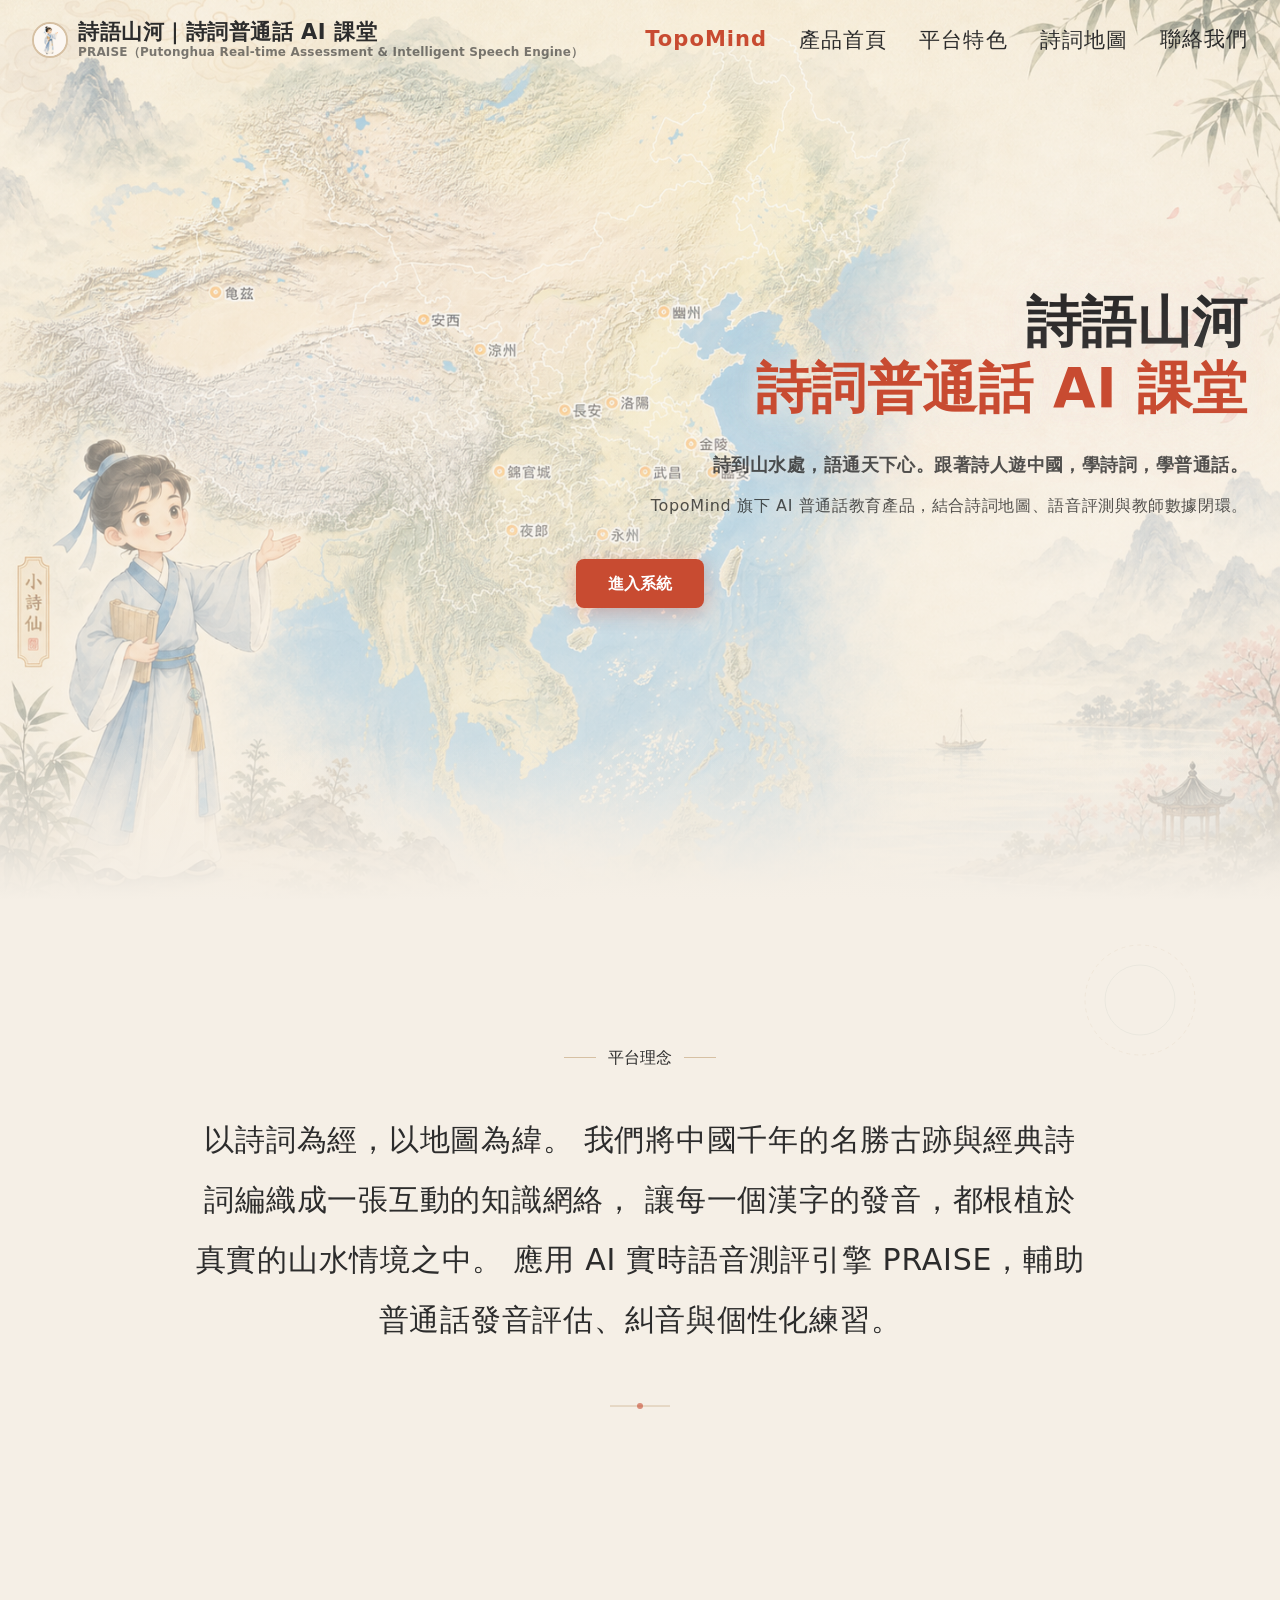
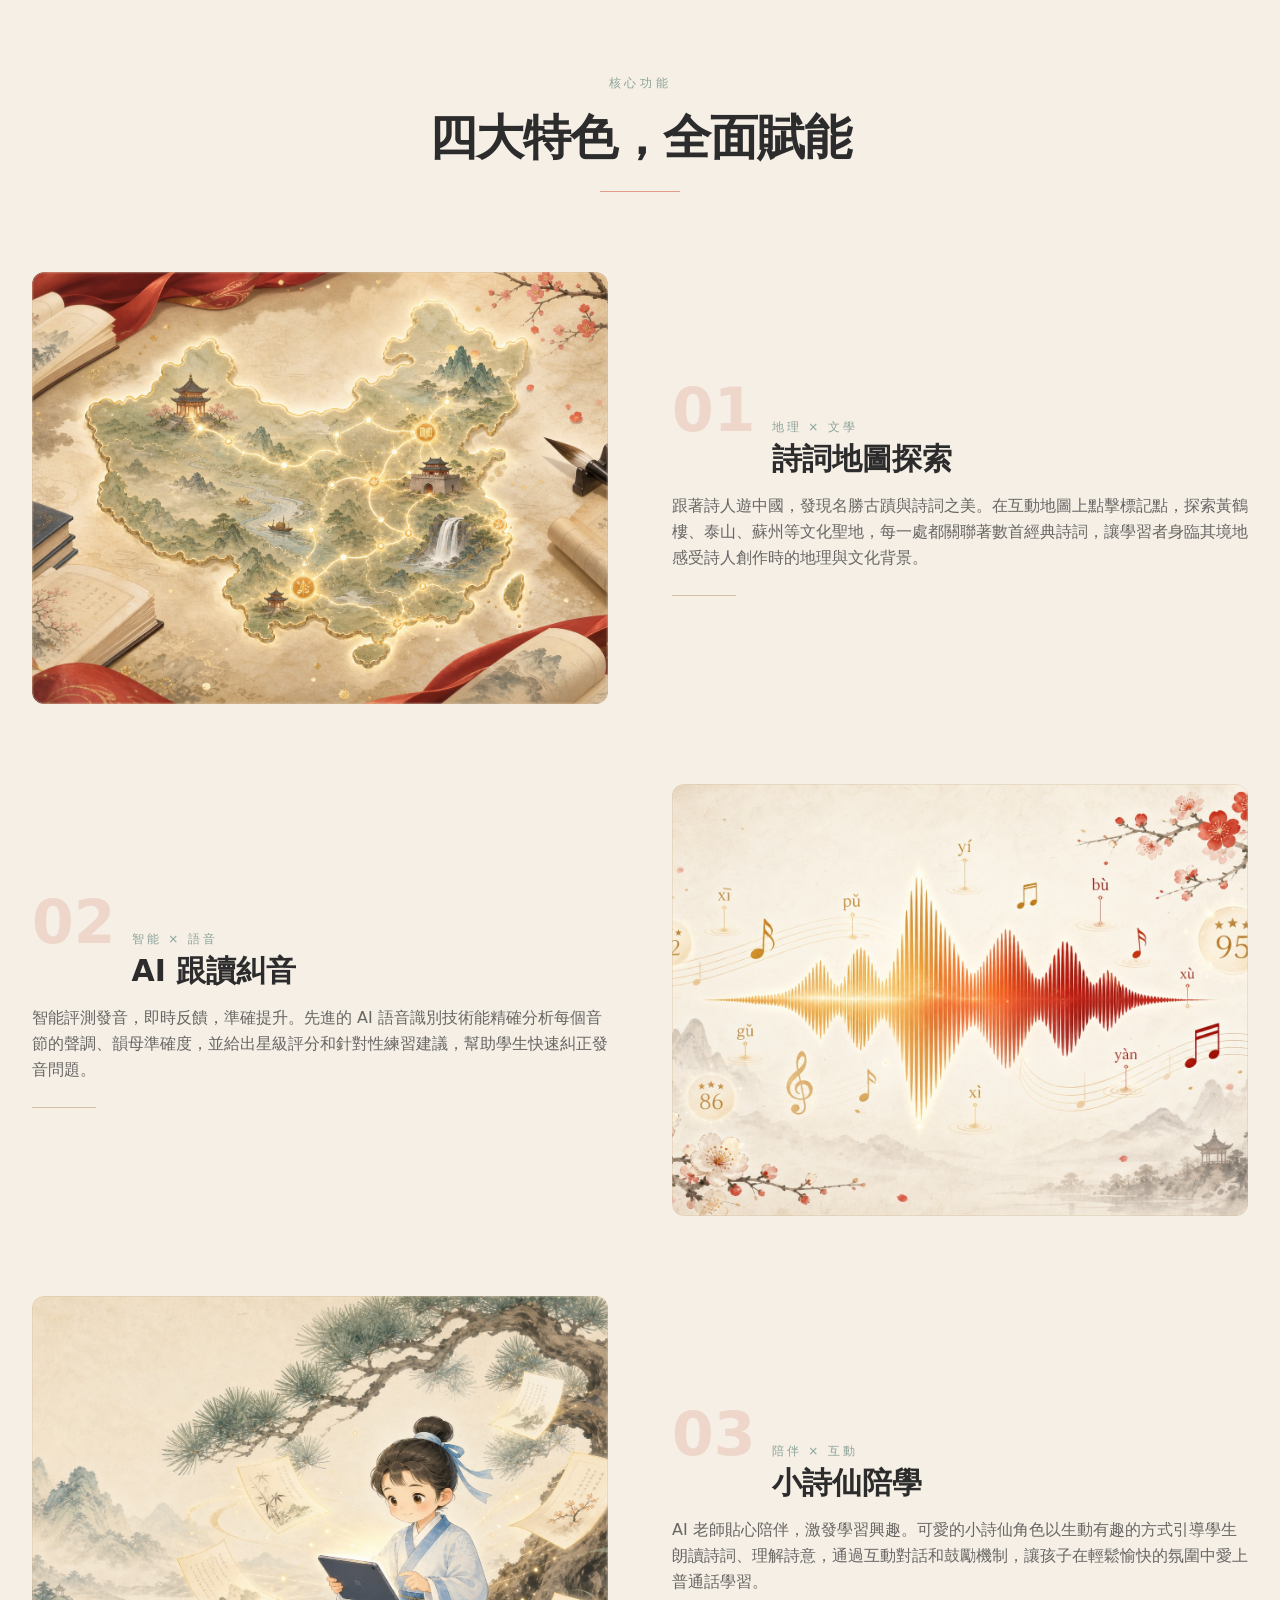
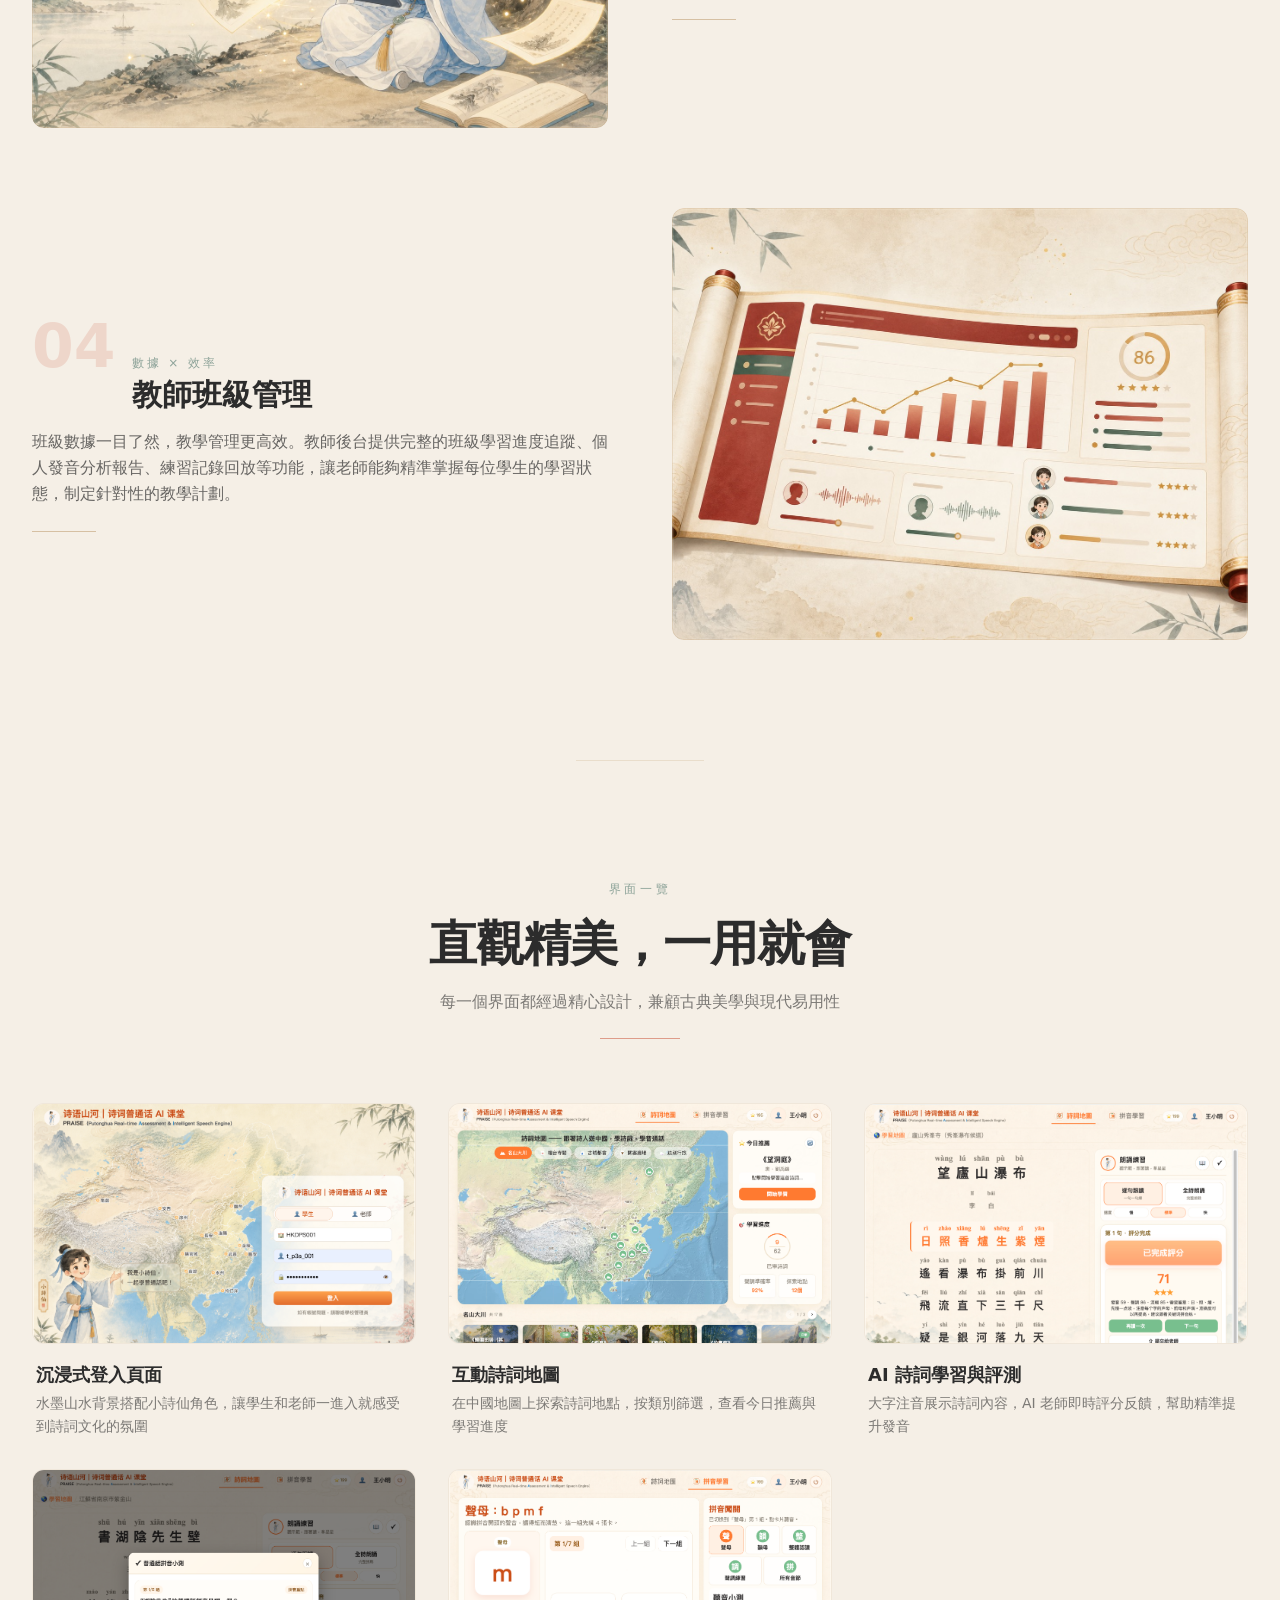
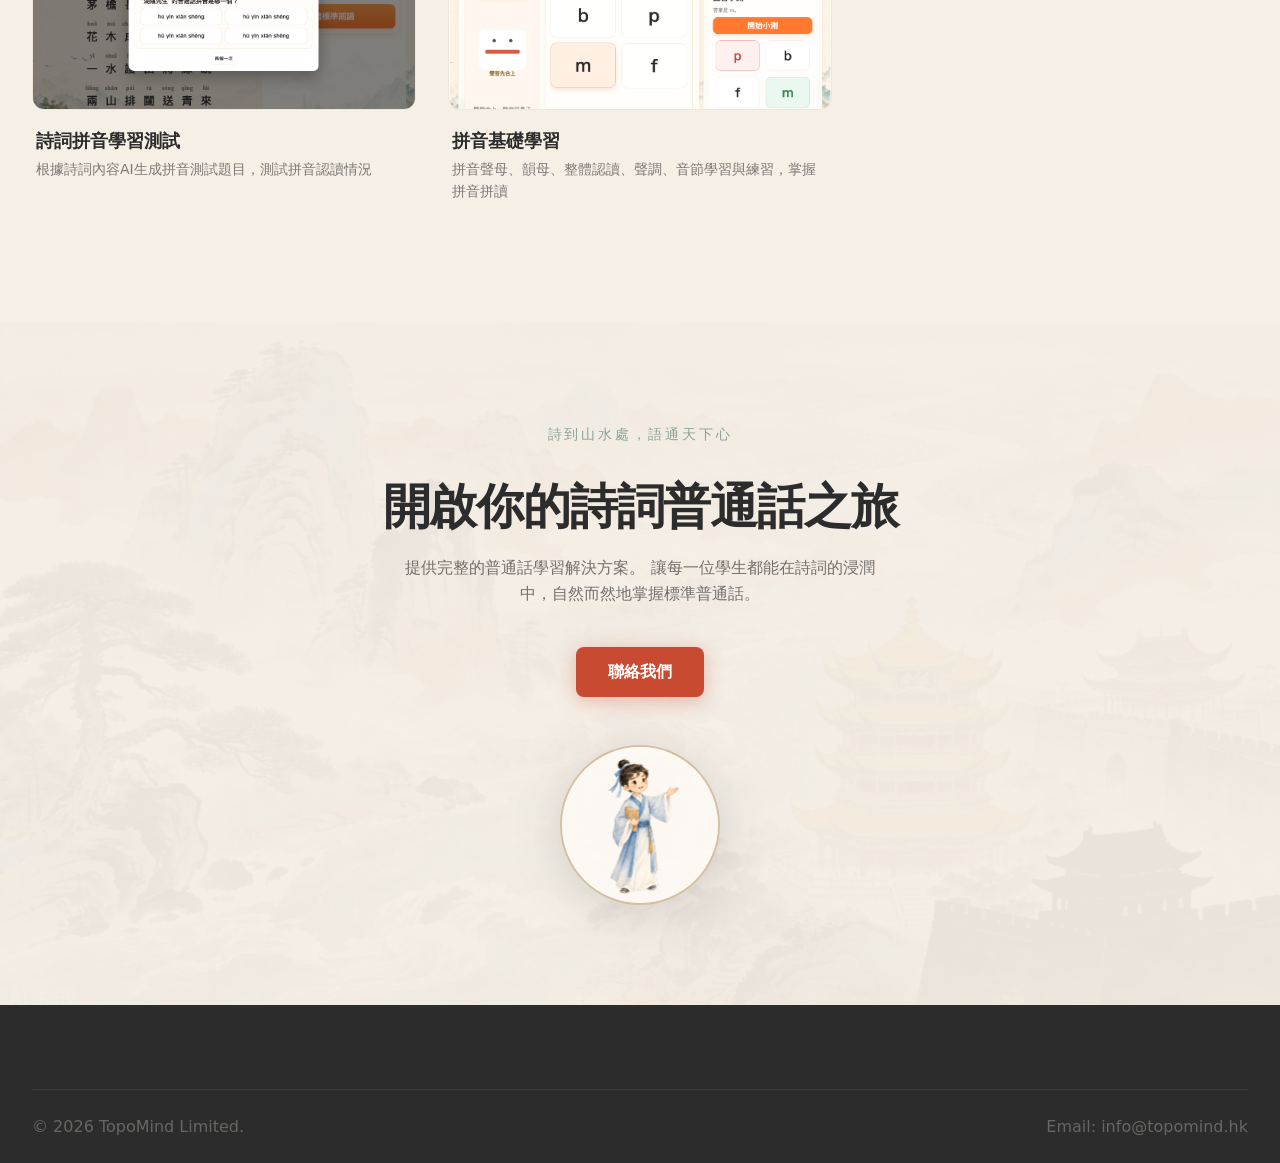
==== poemai.html @ 19055842 "topomind home page update" ====
<!doctype html>
<html lang="zh-Hant">
<head>
  <meta charset="UTF-8" />
  <meta name="viewport" content="width=device-width, initial-scale=1.0" />
  <title>詩語山河｜TopoMind 詩詞普通話 AI 課堂</title>
  <meta name="description" content="詩語山河是 TopoMind 的 AI 普通話教育產品，結合詩詞地圖、PRAISE 語音評測引擎、AI 陪學與教師數據後台。" />
  <link rel="preconnect" href="https://fonts.googleapis.com" />
  <link rel="preconnect" href="https://fonts.gstatic.com" crossorigin />
  <link href="https://fonts.googleapis.com/css2?family=Noto+Serif+TC:wght@400;600;700;900&display=swap" rel="stylesheet" />
  <link rel="stylesheet" href="assets/css/poemai.css" />
</head>
<body>
  <!-- ===== Header ===== -->
  <header class="header">
    <div class="container">
      <div class="header-inner">
        <button class="logo-link" data-scroll-to="hero">
          <img src="assets/images/aiavatar.png" alt="小詩仙" class="logo-img" />
          <span class="logo-text">
            <span class="logo-title">詩語山河｜詩詞普通話 AI 課堂</span>
            <span class="logo-subtitle">PRAISE（Putonghua Real-time Assessment &amp; Intelligent Speech Engine）</span>
          </span>
        </button>

        <nav class="nav-desktop">
          <a class="nav-link nav-link-home" href="index.html">TopoMind</a>
          <button class="nav-link" data-scroll-to="hero">產品首頁</button>
          <button class="nav-link" data-scroll-to="features">平台特色</button>
          <button class="nav-link" data-scroll-to="showcase">詩詞地圖</button>
          <a class="nav-link" href="mailto:info@topomind.hk?subject=PoemAI%20Product%20Inquiry">聯絡我們</a>

        </nav>
      </div>
    </div>
  </header>

  <main>
    <!-- ===== Hero ===== -->
    <section id="hero" class="hero">
      <div class="hero-bg">
        <img src="assets/images/login.png" alt="" loading="eager" />
      </div>

      <div class="hero-content">
        <div class="container">
          <div class="max-w-2xl hero-right">
            <h1 class="hero-title hero-product-title">
              詩語山河<br />
              <span>詩詞普通話 AI 課堂</span>
            </h1>
            <p class="hero-subtitle hero-product-subtitle">
              詩到山水處，語通天下心。跟著詩人遊中國，學詩詞，學普通話。
            </p>
            <p class="hero-tagline">
              TopoMind 旗下 AI 普通話教育產品，結合詩詞地圖、語音評測與教師數據閉環。
            </p>
            <div class="hero-cta">
              <a class="btn-primary btn-primary-lg" href="https://praise.topomind.hk/login.html">進入系統</a>
            </div>
          </div>
        </div>
      </div>

      <div class="hero-fade"></div>
    </section>

    <!-- ===== Concept ===== -->
    <section class="concept" style="background-color: var(--color-paper);">
      <div class="concept-decor">
        <svg width="120" height="120" viewBox="0 0 120 120" fill="none">
          <circle cx="60" cy="60" r="55" stroke="var(--color-bamboo)" stroke-width="1" stroke-dasharray="4 4" />
          <circle cx="60" cy="60" r="35" stroke="var(--color-teal)" stroke-width="0.5" />
        </svg>
      </div>

      <div class="container">
        <div class="max-w-4xl mx-auto text-center">
          <div class="concept-label scroll-reveal">
            <span class="concept-label-line"></span>
            <span>平台理念</span>
            <span class="concept-label-line"></span>
          </div>

          <p class="concept-text scroll-reveal">
            以詩詞為經，以地圖為緯。<br class="hidden sm:block" />
            我們將中國千年的名勝古跡與經典詩詞編織成一張互動的知識網絡，<br class="hidden lg:block" />
            讓每一個漢字的發音，都根植於真實的山水情境之中。<br class="hidden lg:block" />
            應用 AI 實時語音測評引擎 PRAISE，輔助普通話發音評估、糾音與個性化練習。
          </p>

          <div class="scroll-reveal mt-12 flex justify-center">
            <svg width="60" height="16" viewBox="0 0 60 16">
              <path d="M0 8 L60 8" stroke="var(--color-bamboo)" stroke-width="1" fill="none" />
              <circle cx="30" cy="8" r="3" fill="var(--color-vermilion)" opacity="0.6" />
            </svg>
          </div>
        </div>
      </div>
    </section>

    <!-- ===== Features ===== -->
    <section id="features" class="features" style="background-color: var(--color-paper);">
      <div class="features-bg"></div>

      <div class="container relative">
        <div class="text-center mb-20">
          <span class="section-label scroll-reveal">核心功能</span>
          <h2 class="section-title scroll-reveal">四大特色，全面賦能</h2>
          <div class="divider scroll-reveal">
            <div class="divider-line"></div>
          </div>
        </div>

        <div class="flex flex-col gap-20">
          <!-- Feature 01 -->
          <div class="feature-card scroll-reveal" data-delay="0">
            <div class="feature-image-wrap">
              <div class="aspect-box">
                <img src="assets/images/map-illustration.jpg" alt="詩詞地圖探索" loading="lazy" />
              </div>
              <div class="feature-image-frame"></div>
            </div>
            <div>
              <div class="flex items-baseline gap-4 mb-4">
                <span class="feature-number">01</span>
                <div>
                  <span class="feature-tag">地理 × 文學</span>
                  <h3 class="feature-title">詩詞地圖探索</h3>
                </div>
              </div>
              <p class="feature-desc">
                跟著詩人遊中國，發現名勝古蹟與詩詞之美。在互動地圖上點擊標記點，探索黃鶴樓、泰山、蘇州等文化聖地，每一處都關聯著數首經典詩詞，讓學習者身臨其境地感受詩人創作時的地理與文化背景。
              </p>
              <div class="feature-line"></div>
            </div>
          </div>

          <!-- Feature 02 -->
          <div class="feature-card reverse scroll-reveal" data-delay="100">
            <div class="feature-image-wrap">
              <div class="aspect-box">
                <img src="assets/images/feature-ai.jpg" alt="AI 跟讀糾音" loading="lazy" />
              </div>
              <div class="feature-image-frame"></div>
            </div>
            <div>
              <div class="flex items-baseline gap-4 mb-4">
                <span class="feature-number">02</span>
                <div>
                  <span class="feature-tag">智能 × 語音</span>
                  <h3 class="feature-title">AI 跟讀糾音</h3>
                </div>
              </div>
              <p class="feature-desc">
                智能評測發音，即時反饋，準確提升。先進的 AI 語音識別技術能精確分析每個音節的聲調、韻母準確度，並給出星級評分和針對性練習建議，幫助學生快速糾正發音問題。
              </p>
              <div class="feature-line"></div>
            </div>
          </div>

          <!-- Feature 03 -->
          <div class="feature-card scroll-reveal" data-delay="200">
            <div class="feature-image-wrap">
              <div class="aspect-box">
                <img src="assets/images/feature-companion.jpg" alt="小詩仙陪學" loading="lazy" />
              </div>
              <div class="feature-image-frame"></div>
            </div>
            <div>
              <div class="flex items-baseline gap-4 mb-4">
                <span class="feature-number">03</span>
                <div>
                  <span class="feature-tag">陪伴 × 互動</span>
                  <h3 class="feature-title">小詩仙陪學</h3>
                </div>
              </div>
              <p class="feature-desc">
                AI 老師貼心陪伴，激發學習興趣。可愛的小詩仙角色以生動有趣的方式引導學生朗讀詩詞、理解詩意，通過互動對話和鼓勵機制，讓孩子在輕鬆愉快的氛圍中愛上普通話學習。
              </p>
              <div class="feature-line"></div>
            </div>
          </div>

          <!-- Feature 04 -->
          <div class="feature-card reverse scroll-reveal" data-delay="300">
            <div class="feature-image-wrap">
              <div class="aspect-box">
                <img src="assets/images/feature-teacher.jpg" alt="教師班級管理" loading="lazy" />
              </div>
              <div class="feature-image-frame"></div>
            </div>
            <div>
              <div class="flex items-baseline gap-4 mb-4">
                <span class="feature-number">04</span>
                <div>
                  <span class="feature-tag">數據 × 效率</span>
                  <h3 class="feature-title">教師班級管理</h3>
                </div>
              </div>
              <p class="feature-desc">
                班級數據一目了然，教學管理更高效。教師後台提供完整的班級學習進度追蹤、個人發音分析報告、練習記錄回放等功能，讓老師能夠精準掌握每位學生的學習狀態，制定針對性的教學計劃。
              </p>
              <div class="feature-line"></div>
            </div>
          </div>
        </div>
      </div>
    </section>

    <!-- ===== Showcase ===== -->
    <section id="showcase" class="showcase" style="background-color: var(--color-paper);">
      <div class="showcase-top-border"></div>

      <div class="container">
        <div class="text-center mb-16">
          <span class="section-label scroll-reveal">界面一覽</span>
          <h2 class="section-title scroll-reveal">直觀精美，一用就會</h2>
          <p class="section-subtitle scroll-reveal">
            每一個界面都經過精心設計，兼顧古典美學與現代易用性
          </p>
          <div class="divider scroll-reveal">
            <div class="divider-line"></div>
          </div>
        </div>

        <div class="showcase-grid">
          

          <div class="showcase-item" data-delay="120">
            <div class="showcase-card">
              <div class="aspect-box">
                <img src="assets/images/p1.login.png" alt="沉浸式登入頁面" loading="lazy" />
              </div>
              <div class="showcase-card-overlay"></div>
            </div>
            <h3 class="showcase-item-title">沉浸式登入頁面</h3>
            <p class="showcase-item-desc">水墨山水背景搭配小詩仙角色，讓學生和老師一進入就感受到詩詞文化的氛圍</p>
          </div>

          <div class="showcase-item" data-delay="240">
            <div class="showcase-card">
              <div class="aspect-box">
                <img src="assets/images/p1.stu.png" alt="互動詩詞地圖" loading="lazy" />
              </div>
              <div class="showcase-card-overlay"></div>
            </div>
            <h3 class="showcase-item-title">互動詩詞地圖</h3>
            <p class="showcase-item-desc">在中國地圖上探索詩詞地點，按類別篩選，查看今日推薦與學習進度</p>
          </div>

          <div class="showcase-item" data-delay="360">
            <div class="showcase-card">
              <div class="aspect-box">
                <img src="assets/images/p1.learn.png" alt="AI 詩詞學習與評測" loading="lazy" />
              </div>
              <div class="showcase-card-overlay"></div>
            </div>
            <h3 class="showcase-item-title">AI 詩詞學習與評測</h3>
            <p class="showcase-item-desc">大字注音展示詩詞內容，AI 老師即時評分反饋，幫助精準提升發音</p>
          </div>

          <div class="showcase-item" data-delay="240">
            <div class="showcase-card">
              <div class="aspect-box">
                <img src="assets/images/p1.quiz.png" alt="詩詞拼音測試" loading="lazy" />
              </div>
              <div class="showcase-card-overlay"></div>
            </div>
            <h3 class="showcase-item-title">詩詞拼音學習測試</h3>
            <p class="showcase-item-desc">根據詩詞內容AI生成拼音測試題目，測試拼音認讀情況</p>
          </div>

          <div class="showcase-item" data-delay="240">
            <div class="showcase-card">
              <div class="aspect-box">
                <img src="assets/images/p1.py.png" alt="拼音学习" loading="lazy" />
              </div>
              <div class="showcase-card-overlay"></div>
            </div>
            <h3 class="showcase-item-title">拼音基礎學習</h3>
            <p class="showcase-item-desc">拼音聲母、韻母、整體認讀、聲調、音節學習與練習，掌握拼音拼讀</p>
          </div>

          <div class="showcase-item" data-delay="480">
            <div class="showcase-card">
              <div class="aspect-box">
                <img src="assets/images/p1.teacer.png" alt="教師班級管理後台" loading="lazy" />
              </div>
              <div class="showcase-card-overlay"></div>
            </div>
            <h3 class="showcase-item-title">教師班級管理後台</h3>
            <p class="showcase-item-desc">查看班級活躍度、學生列表、個人練習記錄與發音評分詳情</p>
          </div>
        </div>
      </div>
    </section>

    <!-- ===== CTA ===== -->
    <section class="cta" style="background-color: var(--color-paper);">
      <div class="cta-bg"></div>

      <div class="container relative">
        <div class="max-w-3xl mx-auto text-center">
          <div class="scroll-reveal">
            <p class="cta-poem">詩到山水處，語通天下心</p>
          </div>

          <h2 class="scroll-reveal section-title">開啟你的詩詞普通話之旅</h2>

          <p class="scroll-reveal mt-5" style="color: rgba(44, 44, 44, 0.65); line-height: 1.625; max-width: 30rem; margin-left: auto; margin-right: auto;">
            提供完整的普通話學習解決方案。
            讓每一位學生都能在詩詞的浸潤中，自然而然地掌握標準普通話。
          </p>

          <div class="scroll-reveal cta-buttons">
            <a class="btn-primary btn-primary-lg" href="mailto:info@topomind.hk?subject=PoemAI%20Product%20Inquiry">聯絡我們</a>
          </div>

          <div class="scroll-reveal cta-xiaoshixian">
            <img src="assets/images/aiavatar.png" alt="小詩仙" class="logo-img" style="width: 10rem;height: 10rem;" />
          </div>
        </div>
      </div>
    </section>
  </main>

  <!-- ===== Footer ===== -->
  <footer id="footer" class="footer">
    <div class="container">
      <div class="footer-bottom">
        <p class="footer-copyright">&copy; 2026 TopoMind Limited.</p>
        <p class="footer-copyright">Email:  info@topomind.hk</p>
      </div>
    </div>
  </footer>

  <script src="assets/js/poemai.js"></script>
</body>
</html>
---- assets/css/poemai.css ----
/* ===== CSS Variables ===== */
:root {
  --color-paper: #F5EFE6;
  --color-ink: #2C2C2C;
  --color-vermilion: #C84B31;
  --color-teal: #8DA399;
  --color-bamboo: #D6C0A3;
}

/* ===== Reset & Base ===== */
*, *::before, *::after {
  box-sizing: border-box;
  margin: 0;
  padding: 0;
}

html {
  scroll-behavior: smooth;
}

body {
  background-color: var(--color-paper);
  color: var(--color-ink);
  font-family: system-ui, -apple-system, "PingFang TC", "Microsoft JhengHei", sans-serif;
  overflow-x: hidden;
  -webkit-font-smoothing: antialiased;
  -moz-osx-font-smoothing: grayscale;
  line-height: 1.6;
}

h1, h2, h3, h4, h5, h6 {
 
  word-break: keep-all;
  line-height: 1.2;
}

img {
  max-width: 100%;
  height: auto;
  display: block;
}

button {
  font-family: inherit;
  cursor: pointer;
  border: none;
  background: none;
}

a {
  text-decoration: none;
  color: inherit;
}

/* ===== Utility Classes ===== */
.container {
  max-width: 80rem;
  margin-left: auto;
  margin-right: auto;
  padding-left: 1.5rem;
  padding-right: 1.5rem;
}

@media (min-width: 1024px) {
  .container {
    padding-left: 2rem;
    padding-right: 2rem;
  }
}

.font-serif-tc {
 
}

.text-vermilion { color: var(--color-vermilion); }
.bg-vermilion { background-color: var(--color-vermilion); }
.bg-paper { background-color: var(--color-paper); }
.bg-ink { background-color: var(--color-ink); }
.text-teal { color: var(--color-teal); }
.border-bamboo { border-color: var(--color-bamboo); }

/* ===== Scroll Reveal ===== */
.scroll-reveal {
  opacity: 0;
  transform: translateY(30px);
  transition: opacity 0.8s ease-out, transform 0.8s ease-out;
}

.scroll-reveal.revealed {
  opacity: 1;
  transform: translateY(0);
}

/* ===== Header ===== */
.header {
  position: fixed;
  top: 0;
  left: 0;
  right: 0;
  z-index: 50;
  transition: all 0.5s ease;
  background-color: transparent;
  border-bottom: 1px solid transparent;
}

.header.scrolled {
  background-color: rgba(245, 239, 230, 0.85);
  backdrop-filter: blur(16px) saturate(140%);
  -webkit-backdrop-filter: blur(16px) saturate(140%);
  border-bottom: 1px solid rgba(214, 192, 163, 0.3);
}

.header-inner {
  display: flex;
  align-items: center;
  justify-content: space-between;
  height: 4rem;
}

@media (min-width: 1024px) {
  .header-inner {
    height: 5rem;
  }
}

.logo-link {
  display: flex;
  align-items: center;
  gap: 0.625rem;
  min-width: 0;
}

.logo-img {
  width: 2.25rem;
  height: 2.25rem;
  border-radius: 9999px;
  object-fit: cover;
  border: 2px solid var(--color-bamboo);
}

.logo-text {
  display: flex;
  flex-direction: column;
  align-items: flex-start;
  gap: 0.125rem;
  line-height: 1.15;
  min-width: 0;
}

.logo-title {
  font-size: 1.3125rem;
  font-weight: 700;
  letter-spacing: 0.025em;
  color: var(--color-ink);
  white-space: nowrap;
}

.logo-subtitle {
  max-width: 26rem;
  color: rgba(44, 44, 44, 0.62);
  font-size: 0.6875rem;
  font-weight: 600;
  letter-spacing: 0.015em;
  white-space: nowrap;
}

@media (min-width: 1024px) {
  .logo-title {
    font-size: 1.3125rem;
  }

  .logo-subtitle {
    font-size: 0.75rem;
  }
}

@media (max-width: 767px) {
  .logo-title {
    max-width: calc(100vw - 5.5rem);
    overflow: hidden;
    text-overflow: ellipsis;
    font-size: 1rem;
  }

  .logo-subtitle {
    max-width: 16rem;
    overflow: hidden;
    text-overflow: ellipsis;
  }
}

.nav-desktop {
  display: none;
}

@media (min-width: 768px) {
  .nav-desktop {
    display: flex;
    align-items: center;
    gap: 2rem;
  }
}

.nav-link {
  position: relative;
  font-size: 1.3125rem;
  font-weight: 500;
  letter-spacing: 0.05em;
  color: var(--color-ink);
  transition: color 0.3s ease;
  background: none;
  border: none;
  cursor: pointer;
  padding: 0;
}

.nav-link-home {
  color: var(--color-vermilion);
  font-weight: 700;
}

.nav-link:hover {
  color: var(--color-vermilion);
}

.btn-primary {
  display: inline-flex;
  align-items: center;
  justify-content: center;
  padding: 0.5rem 1.25rem;
  border-radius: 0.5rem;
  font-size: 0.875rem;
  font-weight: 600;
  color: white;
  background-color: var(--color-vermilion);
  box-shadow: 0 2px 12px rgba(200, 75, 49, 0.3);
  transition: all 0.3s ease;
  border: none;
  cursor: pointer;
}

.btn-primary:hover {
  transform: translateY(-2px);
  background-color: #B03D28;
}

.btn-primary-lg {
  padding: 0.75rem 2rem;
  font-size: 1rem;
  box-shadow: 0 4px 20px rgba(200, 75, 49, 0.35);
}

.btn-primary-lg:hover {
  box-shadow: 0 6px 28px rgba(200, 75, 49, 0.45);
}

.btn-secondary {
  display: inline-flex;
  align-items: center;
  justify-content: center;
  padding: 0.75rem 2rem;
  border-radius: 0.5rem;
  font-size: 1rem;
  font-weight: 600;
  color: var(--color-ink);
  border: 1.5px solid var(--color-ink);
  background-color: rgba(245, 239, 230, 0.4);
  backdrop-filter: blur(8px);
  transition: all 0.3s ease;
  cursor: pointer;
}

.btn-secondary:hover {
  transform: translateY(-2px);
  background-color: rgba(245, 239, 230, 0.7);
  border-color: var(--color-vermilion);
  color: var(--color-vermilion);
}

.btn-outline {
  display: inline-flex;
  align-items: center;
  justify-content: center;
  padding: 0.75rem 2.5rem;
  border-radius: 0.5rem;
  font-size: 1rem;
  font-weight: 600;
  color: var(--color-ink);
  border: 1.5px solid var(--color-bamboo);
  background-color: transparent;
  transition: all 0.3s ease;
  cursor: pointer;
}

.btn-outline:hover {
  transform: translateY(-2px);
  border-color: var(--color-vermilion);
  color: var(--color-vermilion);
}

/* ===== Hero Section ===== */
.hero {
  position: relative;
  width: 100%;
  height: 100vh;
  min-height: 600px;
  overflow: hidden;
  display: flex;
  align-items: center;
}

.hero-bg {
  position: absolute;
  top: 0;
  left: 0;
  width: 100%;
  height: 100%;
  z-index: 0;
}

.hero-bg img {
  width: 100%;
  height: 100%;
  object-fit: cover;
}

.hero-bg::after {
  content: '';
  position: absolute;
  inset: 0;
  background: linear-gradient(to bottom, rgba(245, 239, 230, 0.3), rgba(245, 239, 230, 0.6));
}

.hero-content {
  position: relative;
  z-index: 10;
  width: 100%;
}

.hero-title {
 
  font-weight: 900;
  line-height: 1.1;
  letter-spacing: -0.02em;
  font-size: clamp(2.8rem, 6.5vw, 5.5rem);
  color: var(--color-ink);
  text-shadow: 0 2px 20px rgba(245, 239, 230, 0.7), 0 0 60px rgba(245, 239, 230, 0.4);
  opacity: 0;
  transform: translateY(30px);
  transition: opacity 1s ease-out, transform 1s ease-out;
}

.hero-title.revealed {
  opacity: 1;
  transform: translateY(0);
}

.hero-title span {
  color: var(--color-vermilion);
}

.hero-product-title {
  letter-spacing: 0.01em;
  font-size: clamp(2.4rem, 4.3vw, 4rem);
  text-shadow: 0 2px 20px rgba(245, 239, 230, 0.82), 0 0 70px rgba(245, 239, 230, 0.52);
}

.hero-product-title span {
  display: inline-block;
  margin-top: 0.35rem;
  white-space: nowrap;
}

@media (max-width: 640px) {
  .hero-product-title {
    font-size: clamp(1.75rem, 7vw, 2.25rem);
  }
}

.hero-subtitle {
  margin-top: 1.5rem;
  font-size: 1rem;
  line-height: 1.625;
  letter-spacing: 0.025em;
  color: rgba(44, 44, 44, 0.75);
  text-shadow: 0 1px 10px rgba(245, 239, 230, 0.6);
  opacity: 0;
  transform: translateY(20px);
  transition: opacity 1s ease-out, transform 1s ease-out;
}

@media (min-width: 1024px) {
  .hero-subtitle {
    margin-top: 2rem;
    font-size: 1.125rem;
  }
}

.hero-subtitle.revealed {
  opacity: 1;
  transform: translateY(0);
}

.hero-product-subtitle {
  max-width: 50rem;
  color: rgba(44, 44, 44, 0.82);
  font-weight: 700;
}

.hero-tagline {
  max-width: 50rem;
  margin-top: 0.75rem;
  color: rgba(6, 6, 6, 0.68);
  font-size: 1rem;
  line-height: 1.7;
  letter-spacing: 0.04em;
  text-shadow: 0 1px 10px rgba(245, 239, 230, 0.65);
  opacity: 0;
  transform: translateY(20px);
  transition: opacity 1s ease-out, transform 1s ease-out;
}

.hero-tagline.revealed {
  opacity: 1;
  transform: translateY(0);
}

.hero-cta {
  margin-top: 2rem;
  display: flex;
  flex-wrap: wrap;
  gap: 1rem;
  opacity: 0;
  transform: translateY(20px);
  transition: opacity 1s ease-out, transform 1s ease-out;
}

@media (min-width: 1024px) {
  .hero-cta {
    margin-top: 2.5rem;
  }
}

.hero-cta.revealed {
  opacity: 1;
  transform: translateY(0);
}

.hero-fade {
  position: absolute;
  bottom: 0;
  left: 0;
  right: 0;
  z-index: 10;
  height: 160px;
  background: linear-gradient(to bottom, transparent, var(--color-paper));
  pointer-events: none;
}

/* ===== Section Common ===== */
.section-label {
  font-size: 0.75rem;
  letter-spacing: 0.3em;
  text-transform: uppercase;
  color: var(--color-teal);
  display: block;
  margin-bottom: 1rem;
}

.section-title {
 
  font-size: 1.875rem;
  font-weight: 700;
  letter-spacing: -0.025em;
  color: var(--color-ink);
}

@media (min-width: 640px) {
  .section-title {
    font-size: 2.25rem;
  }
}

@media (min-width: 1024px) {
  .section-title {
    font-size: 3rem;
  }
}

.section-subtitle {
  margin-top: 1rem;
  font-size: 1rem;
  max-width: 36rem;
  margin-left: auto;
  margin-right: auto;
  color: rgba(44, 44, 44, 0.6);
}

.divider {
  margin-top: 1.5rem;
  display: flex;
  justify-content: center;
}

.divider-line {
  height: 1px;
  width: 5rem;
  background-color: var(--color-vermilion);
  opacity: 0.5;
}

/* ===== Concept Section ===== */
.concept {
  position: relative;
  overflow: hidden;
  padding-top: 140px;
  padding-bottom: 140px;
}

.concept-decor {
  position: absolute;
  top: 2.5rem;
  right: 2.5rem;
  opacity: 0.2;
  pointer-events: none;
}

@media (min-width: 1024px) {
  .concept-decor {
    right: 5rem;
  }
}

.concept-text {
 
  font-size: 1.25rem;
  line-height: 1.625;
  letter-spacing: 0.025em;
  color: var(--color-ink);
  text-wrap: pretty;
}

@media (min-width: 640px) {
  .concept-text {
    font-size: 1.5rem;
  }
}

@media (min-width: 1024px) {
  .concept-text {
    font-size: 1.875rem;
    line-height: 2;
  }
}

.concept-label {
  display: inline-flex;
  align-items: center;
  gap: 0.75rem;
  margin-bottom: 2.5rem;
}

.concept-label-line {
  display: block;
  height: 1px;
  width: 2rem;
  background-color: var(--color-bamboo);
}

/* ===== Features Section ===== */
.features {
  position: relative;
  overflow: hidden;
  padding-top: 120px;
  padding-bottom: 120px;
}

.features-bg {
  position: absolute;
  inset: 0;
  pointer-events: none;
  opacity: 0.07;
  background-image: url('../images/scroll-bg.jpg');
  background-size: cover;
  background-position: center;
  background-attachment: fixed;
}

.feature-card {
  display: grid;
  grid-template-columns: 1fr;
  gap: 2rem;
  align-items: center;
}

@media (min-width: 1024px) {
  .feature-card {
    grid-template-columns: 1fr 1fr;
    gap: 4rem;
  }
}

.feature-card.reverse {
  direction: rtl;
}

.feature-card.reverse > * {
  direction: ltr;
}

.feature-image-wrap {
  position: relative;
  overflow: hidden;
  border-radius: 0.75rem;
}

.feature-image-wrap .aspect-box {
  aspect-ratio: 4/3;
  overflow: hidden;
  border-radius: 0.75rem;
}

.feature-image-wrap img {
  width: 100%;
  height: 100%;
  object-fit: cover;
  transition: transform 0.7s ease-out;
}

.feature-image-wrap:hover img {
  transform: scale(1.05);
}

.feature-image-frame {
  position: absolute;
  inset: 0;
  border-radius: 0.75rem;
  pointer-events: none;
  border: 1px solid rgba(214, 192, 163, 0.4);
  box-shadow: inset 0 0 0 1px rgba(245, 239, 230, 0.1);
}

.feature-number {
 
  font-size: 3rem;
  font-weight: 900;
  opacity: 0.15;
  color: var(--color-vermilion);
  line-height: 1;
}

@media (min-width: 1024px) {
  .feature-number {
    font-size: 3.75rem;
  }
}

.feature-tag {
  font-size: 0.75rem;
  letter-spacing: 0.25em;
  text-transform: uppercase;
  display: block;
  margin-bottom: 0.25rem;
  color: var(--color-teal);
}

.feature-title {
 
  font-size: 1.5rem;
  font-weight: 700;
  color: var(--color-ink);
}

@media (min-width: 1024px) {
  .feature-title {
    font-size: 1.875rem;
  }
}

.feature-desc {
  font-size: 1rem;
  line-height: 1.625;
  margin-top: 1rem;
  color: rgba(44, 44, 44, 0.7);
}

.feature-line {
  margin-top: 1.5rem;
  height: 1px;
  width: 4rem;
  background-color: var(--color-bamboo);
}

/* ===== Showcase Section ===== */
.showcase {
  position: relative;
  padding-top: 120px;
  padding-bottom: 120px;
}

.showcase-top-border {
  position: absolute;
  top: 0;
  left: 50%;
  transform: translateX(-50%);
  height: 1px;
  width: 8rem;
  background-color: var(--color-bamboo);
  opacity: 0.4;
}

.showcase-grid {
  display: grid;
  grid-template-columns: 1fr;
  gap: 2rem;
}

@media (min-width: 768px) {
  .showcase-grid {
    grid-template-columns: repeat(2, 1fr);
  }
}

@media (min-width: 1024px) {
  .showcase-grid {
    grid-template-columns: repeat(3, 1fr);
  }
}

.showcase-item {
  opacity: 0;
  transform: translateY(30px);
  transition: opacity 0.8s ease-out, transform 0.8s ease-out;
}

.showcase-item.revealed {
  opacity: 1;
  transform: translateY(0);
}

.showcase-card {
  position: relative;
  overflow: hidden;
  border-radius: 0.75rem;
  background-color: rgba(255, 255, 255, 0.5);
  border: 1px solid rgba(214, 192, 163, 0.3);
  transition: all 0.5s ease;
}

.showcase-card:hover {
  box-shadow: 0 10px 40px rgba(44, 44, 44, 0.1);
}

.showcase-card .aspect-box {
  aspect-ratio: 16/10;
  overflow: hidden;
}

.showcase-card img {
  width: 100%;
  height: 100%;
  object-fit: cover;
  object-position: top;
  transition: transform 0.7s ease-out;
}

.showcase-card:hover img {
  transform: scale(1.03);
}

.showcase-card-overlay {
  position: absolute;
  inset: 0;
  opacity: 0;
  transition: opacity 0.5s ease;
  pointer-events: none;
  background: linear-gradient(to top, rgba(44, 44, 44, 0.6) 0%, transparent 50%);
}

.showcase-card:hover .showcase-card-overlay {
  opacity: 1;
}

.showcase-item-title {
 
  font-size: 1.125rem;
  font-weight: 600;
  color: var(--color-ink);
  margin-top: 1.25rem;
  padding: 0 0.25rem;
}

.showcase-item-desc {
  font-size: 0.875rem;
  line-height: 1.625;
  color: rgba(44, 44, 44, 0.6);
  margin-top: 0.375rem;
  padding: 0 0.25rem;
}

/* ===== CTA Section ===== */
.cta {
  position: relative;
  overflow: hidden;
  padding-top: 100px;
  padding-bottom: 100px;
}

.cta-bg {
  position: absolute;
  inset: 0;
  pointer-events: none;
  opacity: 0.05;
  background-image: url('../images/scroll-bg.jpg');
  background-size: cover;
  background-position: center;
}

.cta-poem {
 
  font-size: 0.875rem;
  letter-spacing: 0.2em;
  color: var(--color-teal);
  margin-bottom: 2rem;
}

.cta-buttons {
  margin-top: 2.5rem;
  display: flex;
  flex-wrap: wrap;
  justify-content: center;
  gap: 1rem;
}

.cta-xiaoshixian {
  margin-top: 3rem;
  display: flex;
  justify-content: center;
}

.cta-xiaoshixian img {
  height: 8rem;
  object-fit: contain;
  filter: drop-shadow(0 8px 24px rgba(44, 44, 44, 0.15));
}

@media (min-width: 1024px) {
  .cta-xiaoshixian img {
    height: 10rem;
  }
}

/* ===== Footer ===== */
.footer {
  background-color: var(--color-ink);
  padding-top: 36px;
  padding-bottom: 24px;
}

.footer-grid {
  display: grid;
  grid-template-columns: 1fr;
  gap: 2.5rem;
  align-items: start;
}

@media (min-width: 768px) {
  .footer-grid {
    grid-template-columns: repeat(3, 1fr);
  }
}

.footer-logo {
  display: flex;
  align-items: center;
  gap: 0.625rem;
  margin-bottom: 1rem;
}

.footer-logo img {
  width: 2rem;
  height: 2rem;
  border-radius: 9999px;
  object-fit: cover;
  opacity: 0.8;
}

.footer-logo-text {
 
  font-size: 1rem;
  font-weight: 700;
  color: rgba(245, 239, 230, 0.9);
}

.footer-text {
  font-size: 0.875rem;
  line-height: 1.625;
  color: rgba(245, 239, 230, 0.5);
}

.footer-email {
  display: inline-flex;
  align-items: center;
  gap: 0.5rem;
  margin-top: 1rem;
  font-size: 0.875rem;
  color: rgba(245, 239, 230, 0.6);
  transition: color 0.3s ease;
}

.footer-email:hover {
  color: white;
}

.footer-heading {
  font-size: 0.75rem;
  letter-spacing: 0.25em;
  text-transform: uppercase;
  margin-bottom: 1rem;
  color: rgba(245, 239, 230, 0.4);
}

.footer-links {
  display: flex;
  flex-direction: column;
  gap: 0.625rem;
}

.footer-link {
  font-size: 0.875rem;
  color: rgba(245, 239, 230, 0.55);
  transition: color 0.3s ease;
}

.footer-link:hover {
  color: white;
}

.footer-tagline {
 
  font-size: 1.125rem;
  font-style: italic;
  color: rgba(245, 239, 230, 0.3);
}

@media (min-width: 768px) {
  .footer-center {
    text-align: center;
  }
  .footer-right {
    text-align: right;
  }
}

.footer-bottom {
  margin-top: 3rem;
  padding-top: 1.5rem;
  display: flex;
  flex-direction: column;
  align-items: center;
  gap: 0.75rem;
  border-top: 1px solid rgba(245, 239, 230, 0.08);
}

@media (min-width: 640px) {
  .footer-bottom {
    flex-direction: row;
    justify-content: space-between;
  }
}

.footer-copyright {
  font-size: 1rem;
  color: rgba(245, 239, 230, 0.3);
}

/* ===== Text Center Utilities ===== */
.text-center {
  text-align: center;
}

.max-w-2xl {
  max-width: 42rem;
}

.max-w-3xl {
  max-width: 48rem;
}

.max-w-4xl {
  max-width: 56rem;
}

.max-w-6xl {
  max-width: 72rem;
}

.mx-auto {
  margin-left: auto;
  margin-right: auto;
}

.mb-4 { margin-bottom: 1rem; }
.mb-6 { margin-bottom: 1.5rem; }
.mb-8 { margin-bottom: 2rem; }
.mb-10 { margin-bottom: 2.5rem; }
.mb-12 { margin-bottom: 3rem; }
.mb-14 { margin-bottom: 3.5rem; }
.mb-16 { margin-bottom: 4rem; }
.mb-20 { margin-bottom: 5rem; }

.mt-4 { margin-top: 1rem; }
.mt-5 { margin-top: 1.25rem; }
.mt-6 { margin-top: 1.5rem; }
.mt-8 { margin-top: 2rem; }
.mt-10 { margin-top: 2.5rem; }
.mt-12 { margin-top: 3rem; }

.py-6 { padding-top: 1.5rem; padding-bottom: 1.5rem; }

.gap-4 { gap: 1rem; }
.gap-6 { gap: 1.5rem; }
.gap-8 { gap: 2rem; }
.gap-20 { gap: 5rem; }

.flex { display: flex; }
.flex-col { flex-direction: column; }
.flex-wrap { flex-wrap: wrap; }
.items-center { align-items: center; }
.items-baseline { align-items: baseline; }
.justify-center { justify-content: center; }
.justify-between { justify-content: space-between; }

.grid { display: grid; }

.relative { position: relative; }
.h-px { height: 1px; }

.rounded-full { border-radius: 9999px; }
.rounded-xl { border-radius: 0.75rem; }
.rounded-2xl { border-radius: 1rem; }

.shadow-2xl { box-shadow: 0 25px 50px -12px rgba(0, 0, 0, 0.25); }
.shadow-xl { box-shadow: 0 20px 25px -5px rgba(0, 0, 0, 0.1), 0 10px 10px -5px rgba(0, 0, 0, 0.04); }

.pointer-events-none { pointer-events: none; }

.hidden { display: none; }
@media (min-width: 640px) {
  .sm\\:block { display: block; }
  .sm\\:inline-flex { display: inline-flex; }
}
@media (min-width: 768px) {
  .md\\:flex { display: flex; }
  .md\\:text-center { text-align: center; }
}
@media (min-width: 1024px) {
  .lg\\:block { display: block; }
  .lg\\:text-right { text-align: right; }
}

.hero-right {
  margin-left: auto;
  text-align: right;
}

/* Smooth scroll for reduced motion preference */
@media (prefers-reduced-motion: reduce) {
  .scroll-reveal {
    opacity: 1;
    transform: none;
    transition: none;
  }
  .hero-title, .hero-subtitle, .hero-cta {
    opacity: 1;
    transform: none;
    transition: none;
  }
}
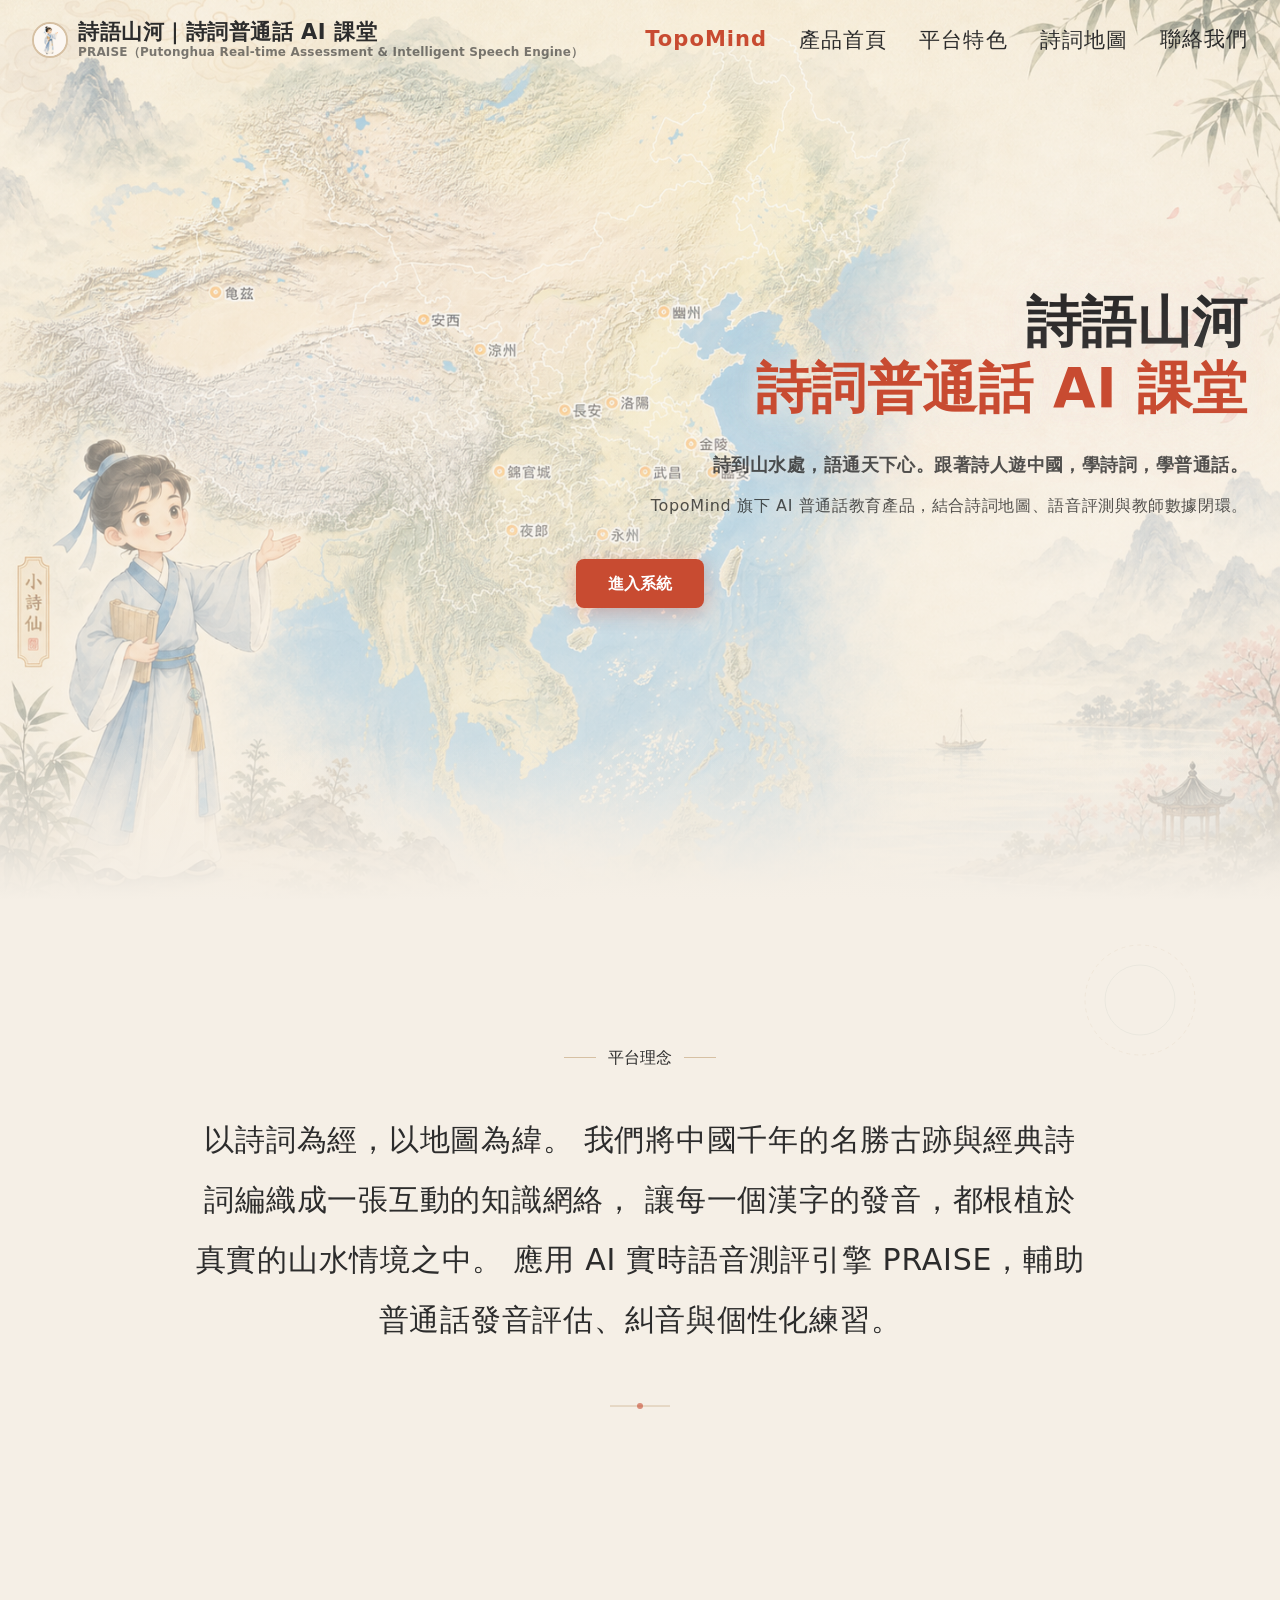
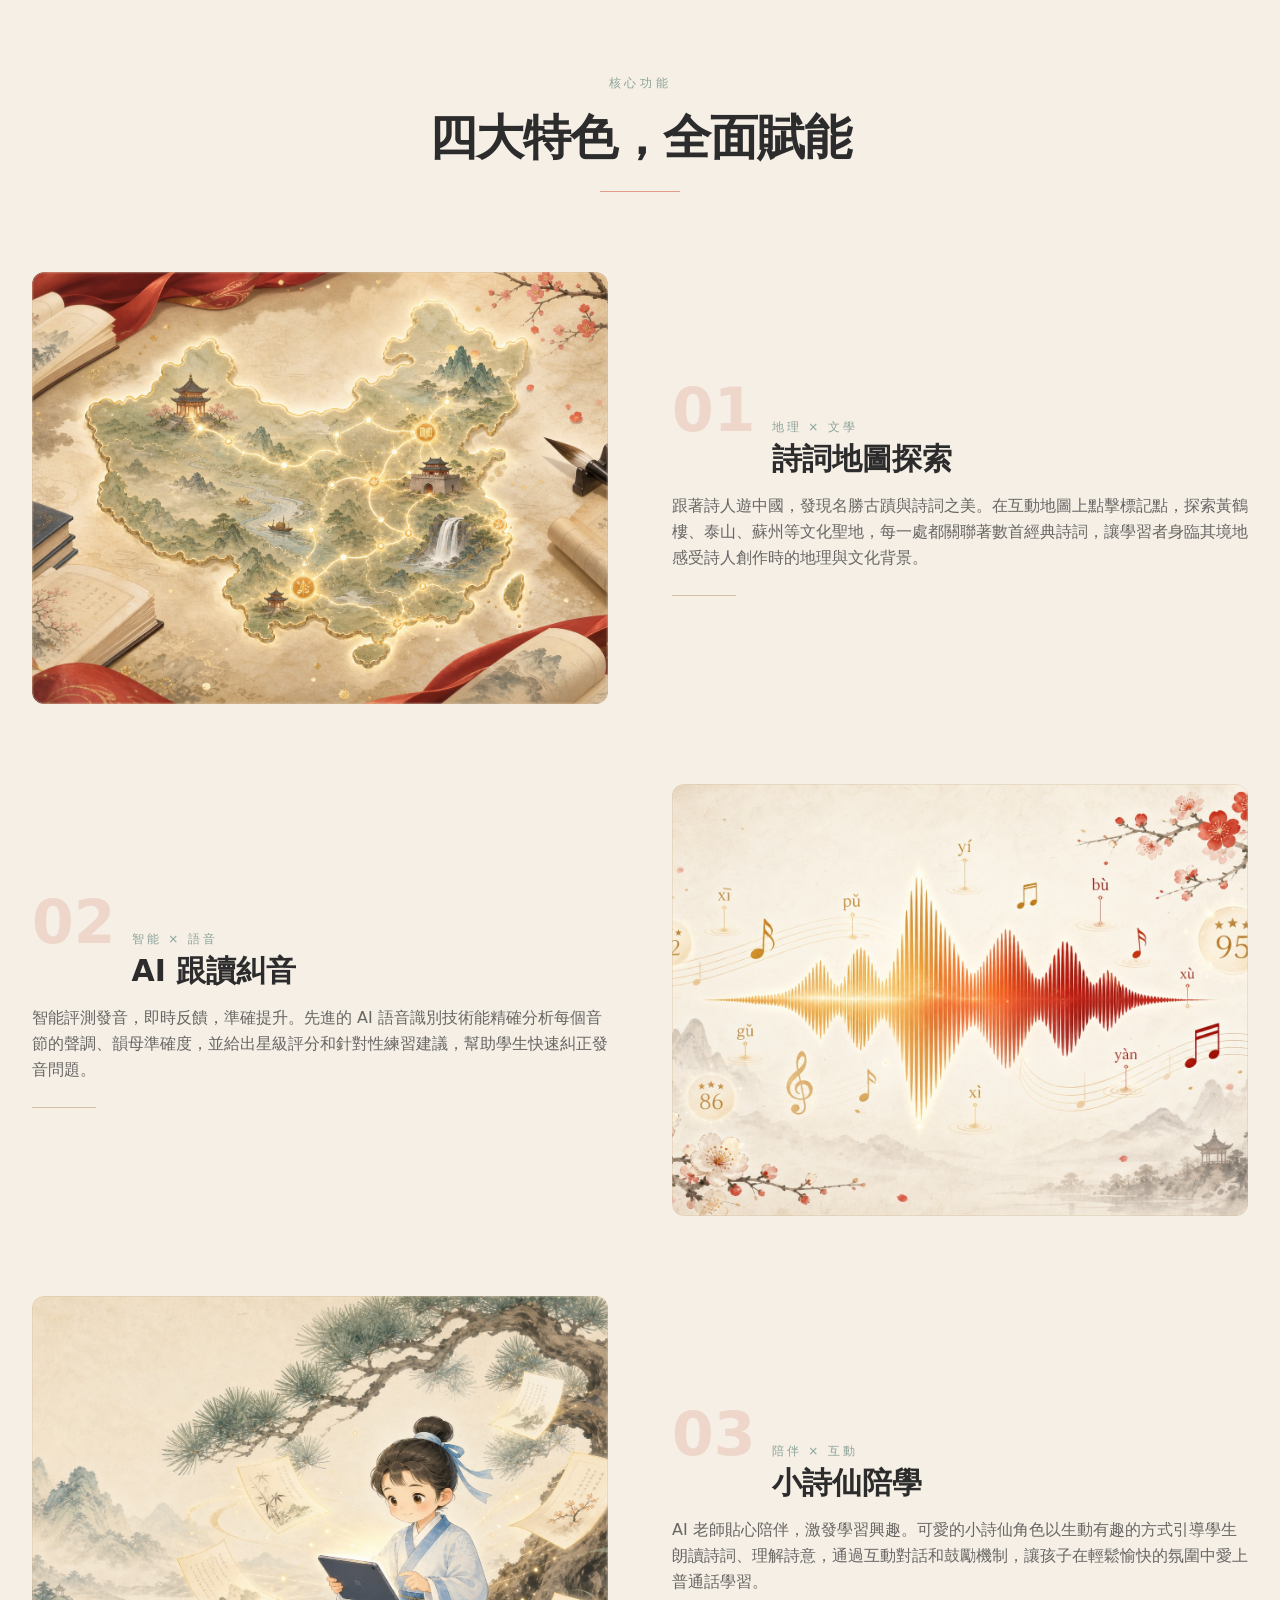
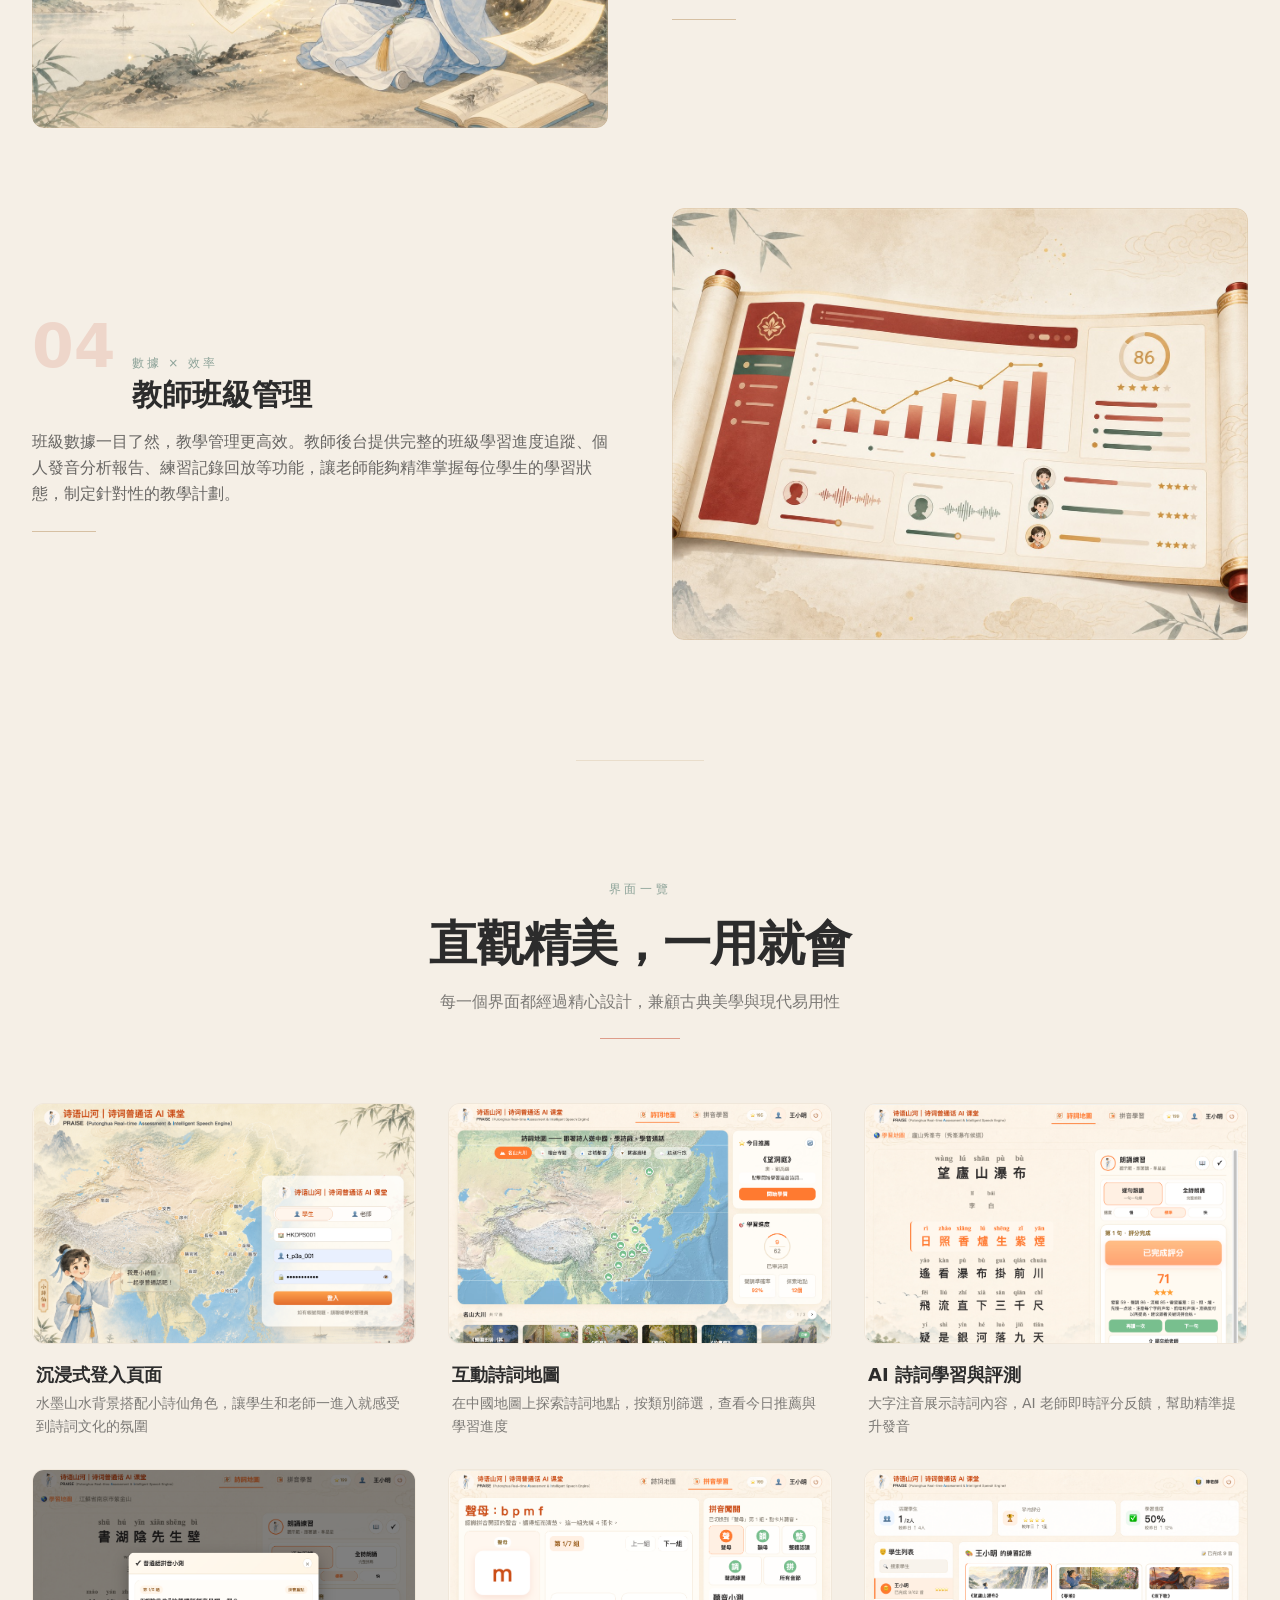
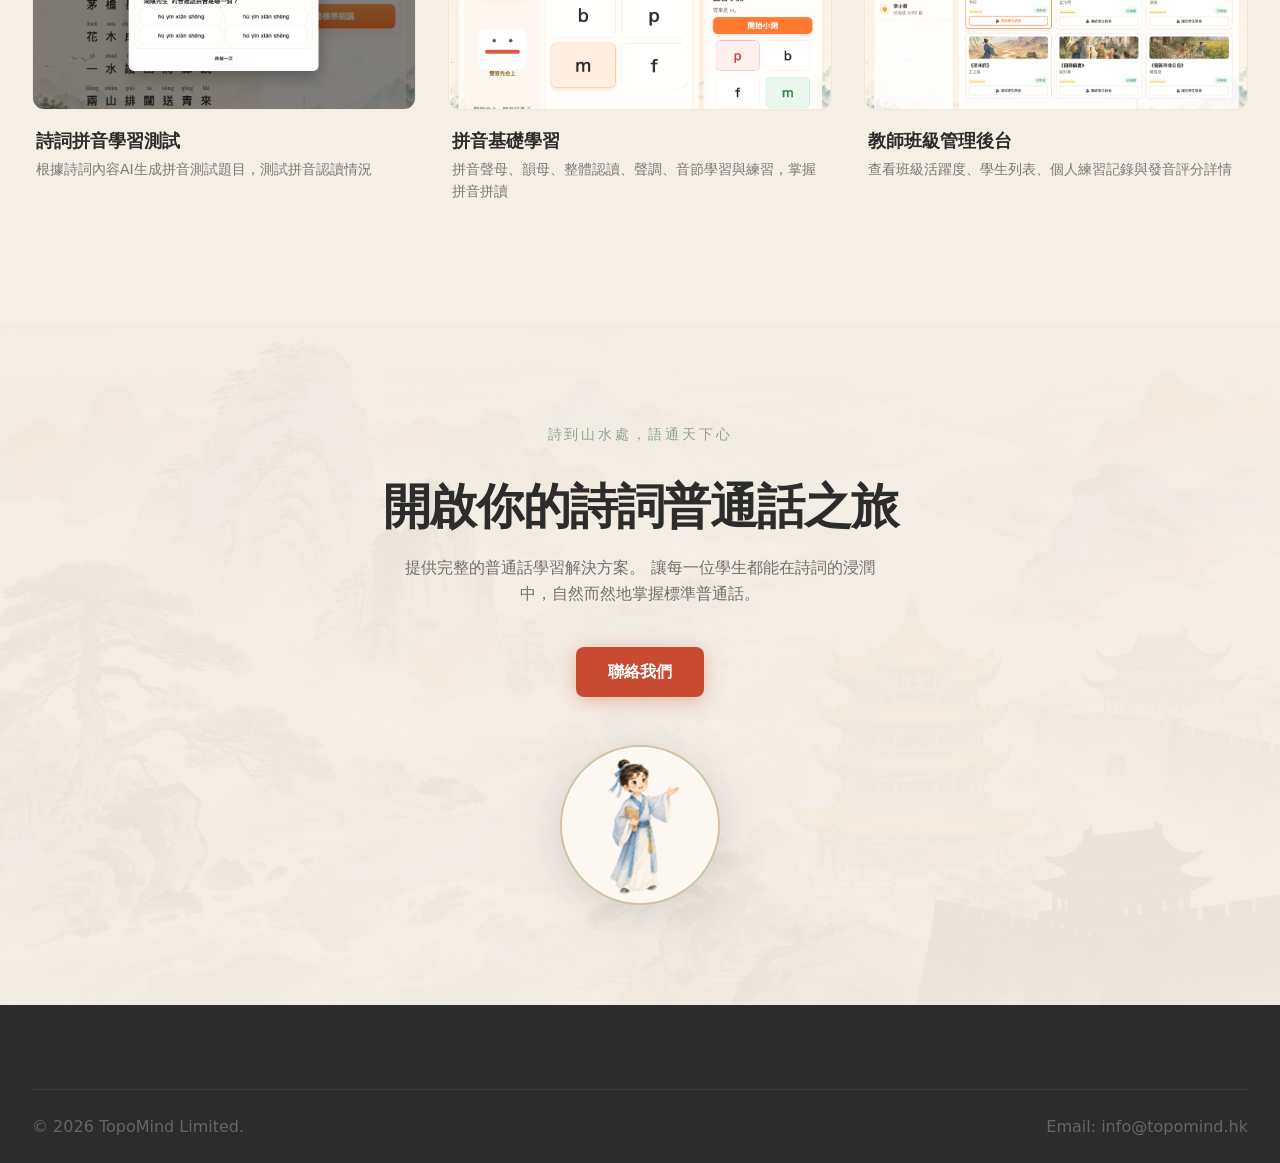
==== commit f048c7fe: "add favicon.ico" ====
--- a/poemai.html
+++ b/poemai.html
@@ -8,6 +8,7 @@
   <link rel="preconnect" href="https://fonts.googleapis.com" />
   <link rel="preconnect" href="https://fonts.gstatic.com" crossorigin />
   <link href="https://fonts.googleapis.com/css2?family=Noto+Serif+TC:wght@400;600;700;900&display=swap" rel="stylesheet" />
+  <link rel="icon" href="favicon.ico" sizes="any" />
   <link rel="stylesheet" href="assets/css/poemai.css" />
 </head>
 <body>
@@ -56,7 +57,7 @@
               TopoMind 旗下 AI 普通話教育產品，結合詩詞地圖、語音評測與教師數據閉環。
             </p>
             <div class="hero-cta">
-              <a class="btn-primary btn-primary-lg" href="https://praise.topomind.hk/login.html">進入系統</a>
+              <a class="btn-primary btn-primary-lg" href="https://praise.topomind.hk">進入系統</a>
             </div>
           </div>
         </div>
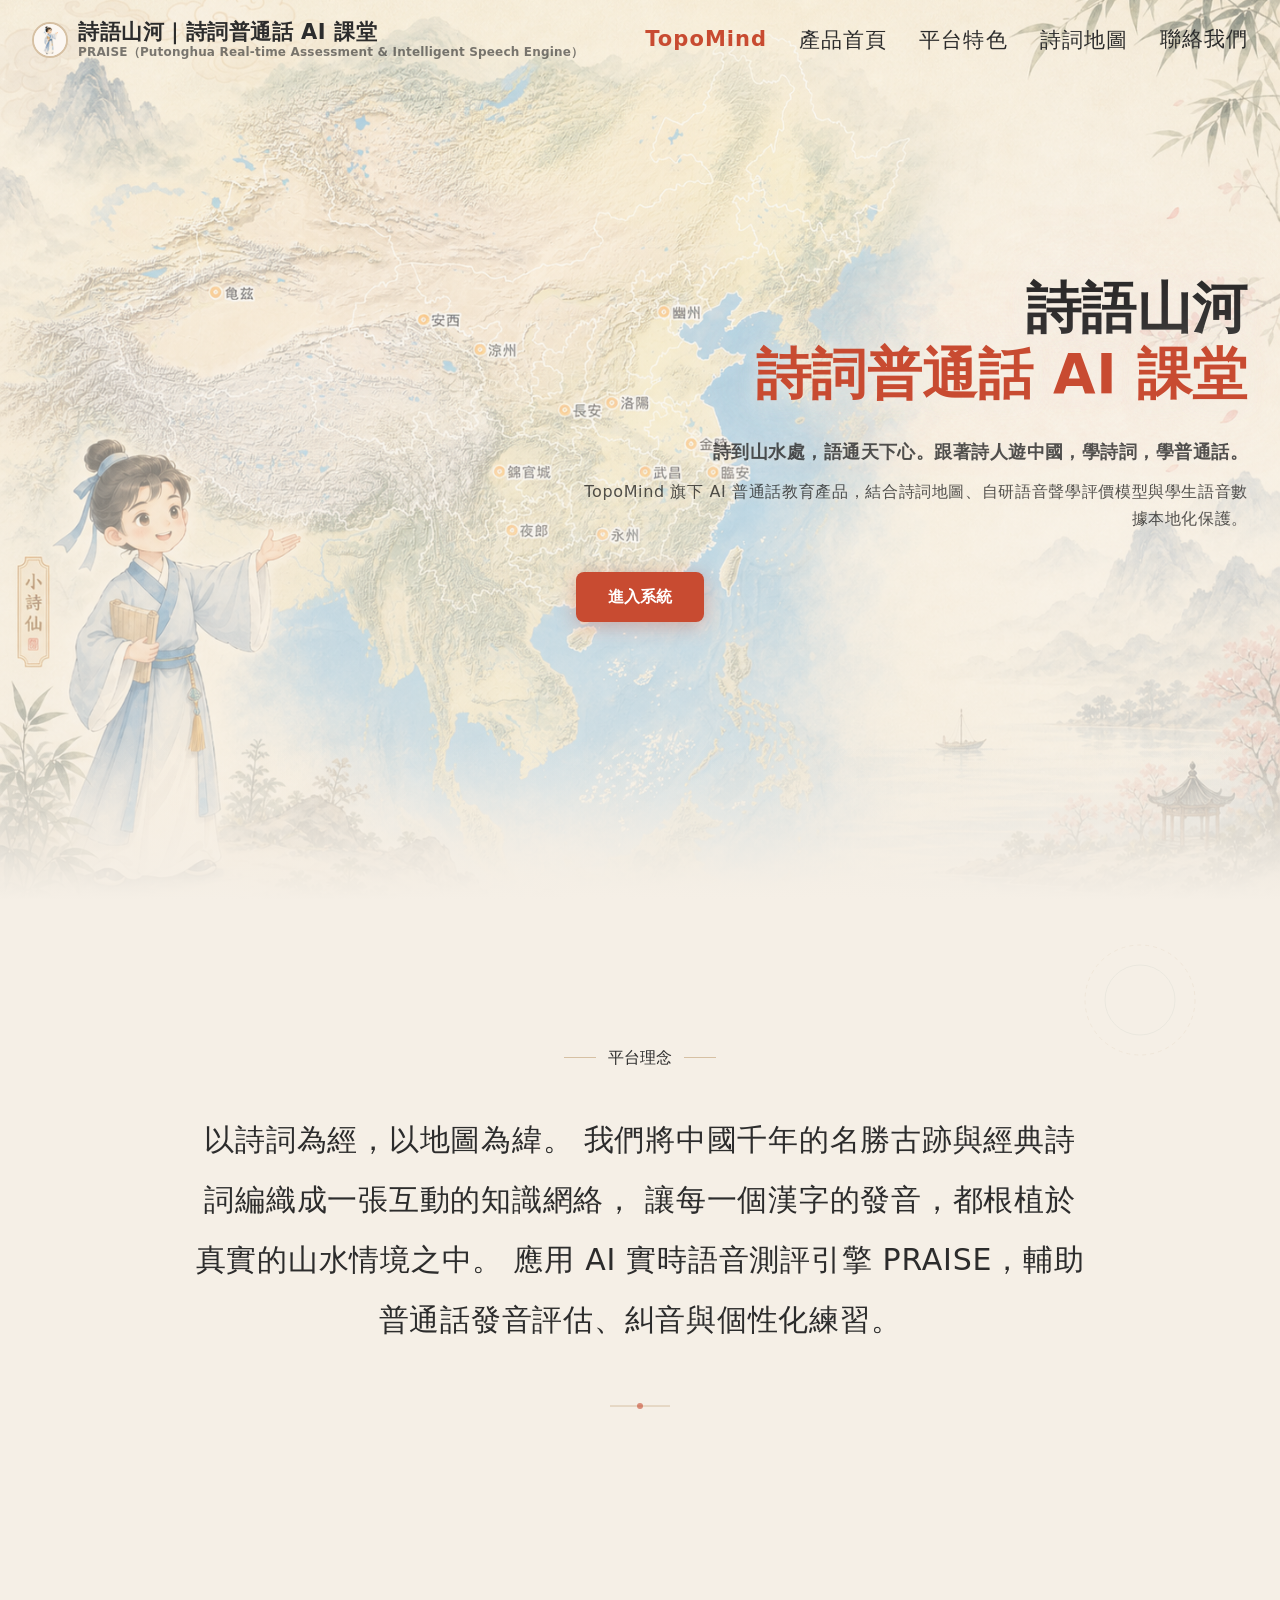
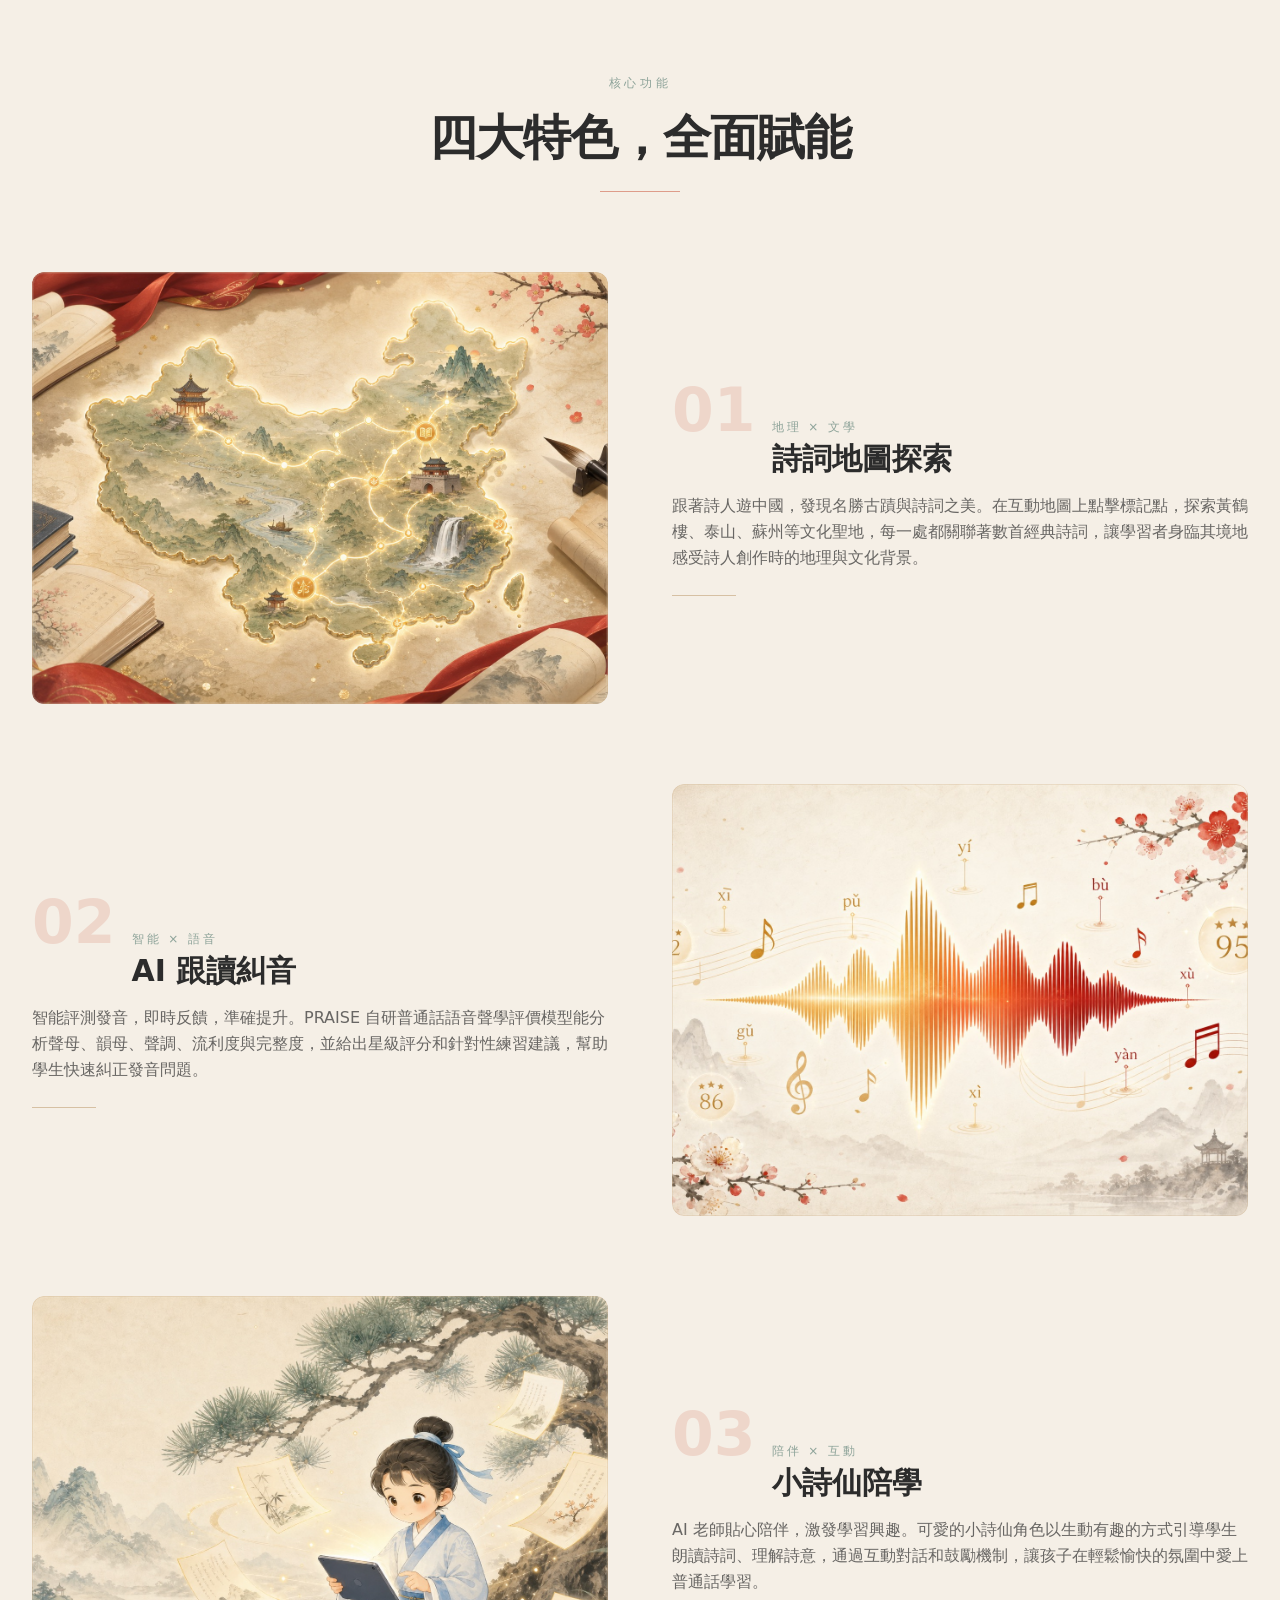
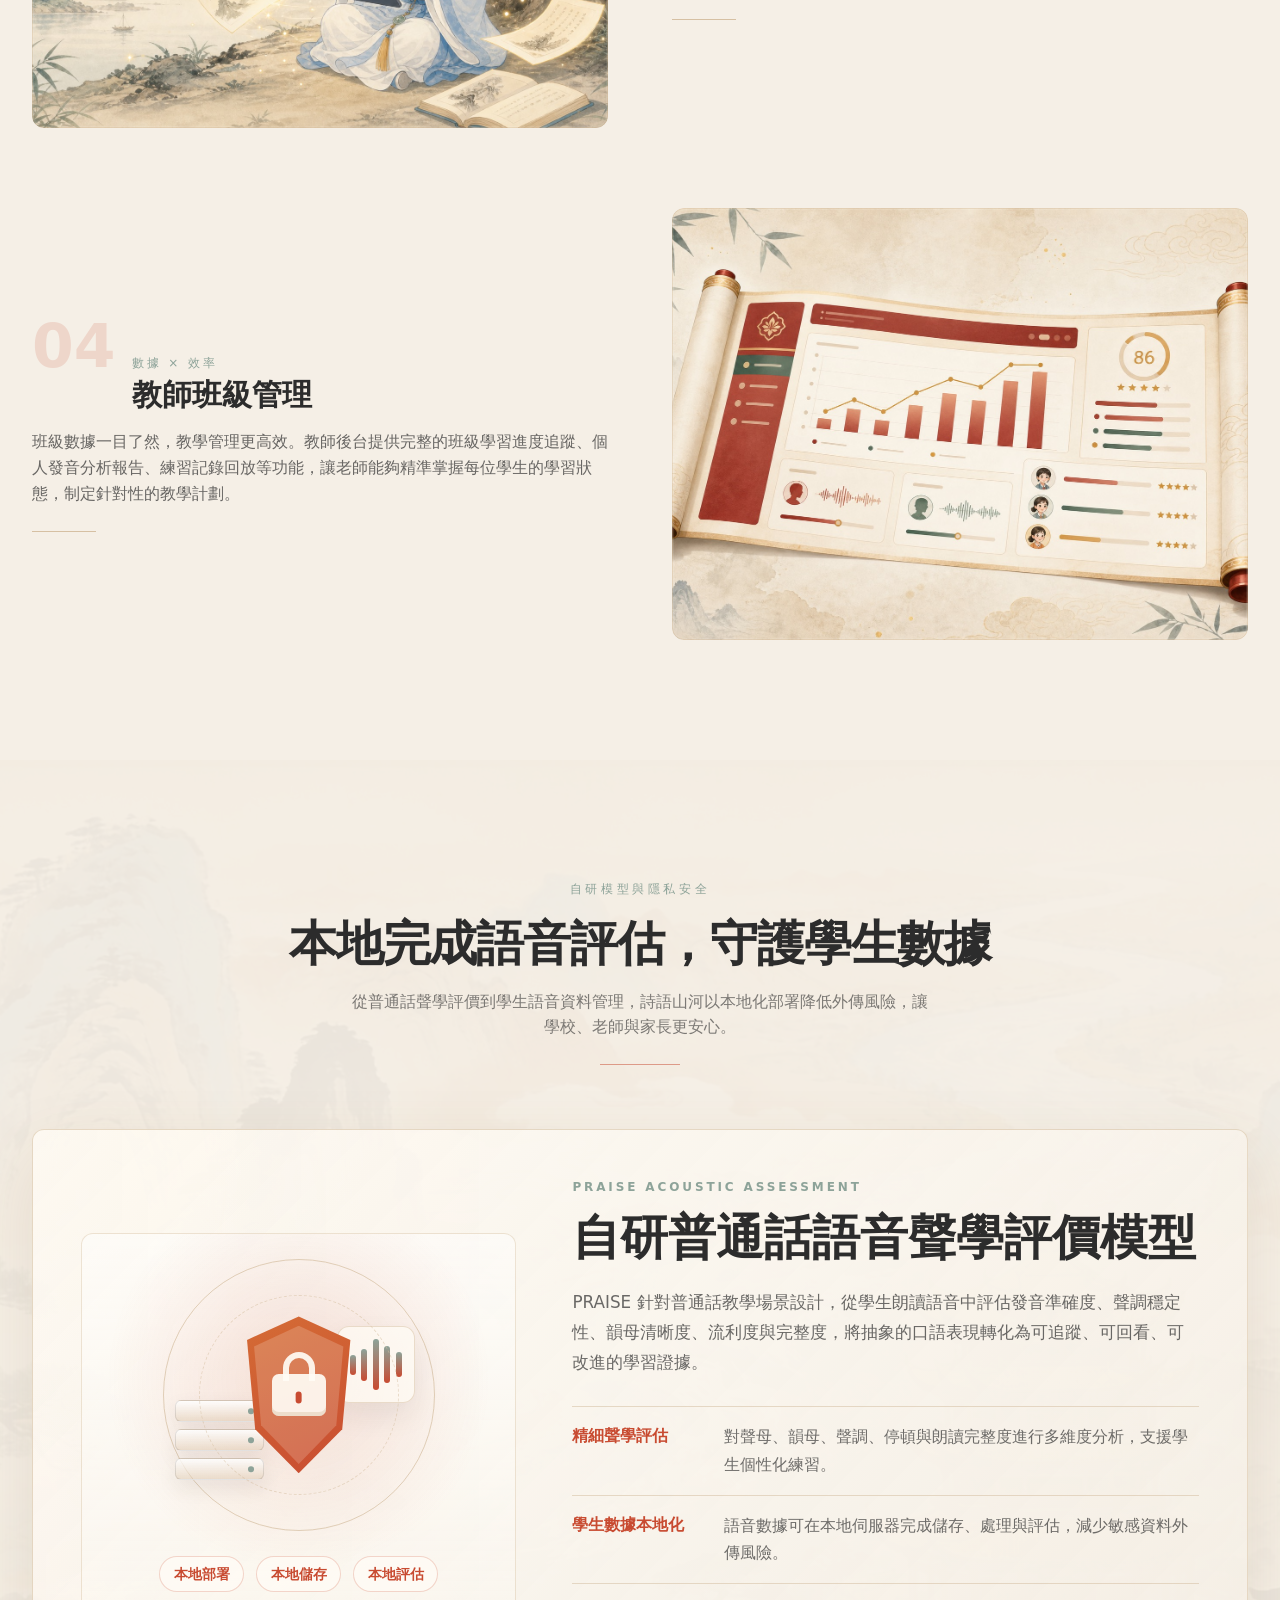
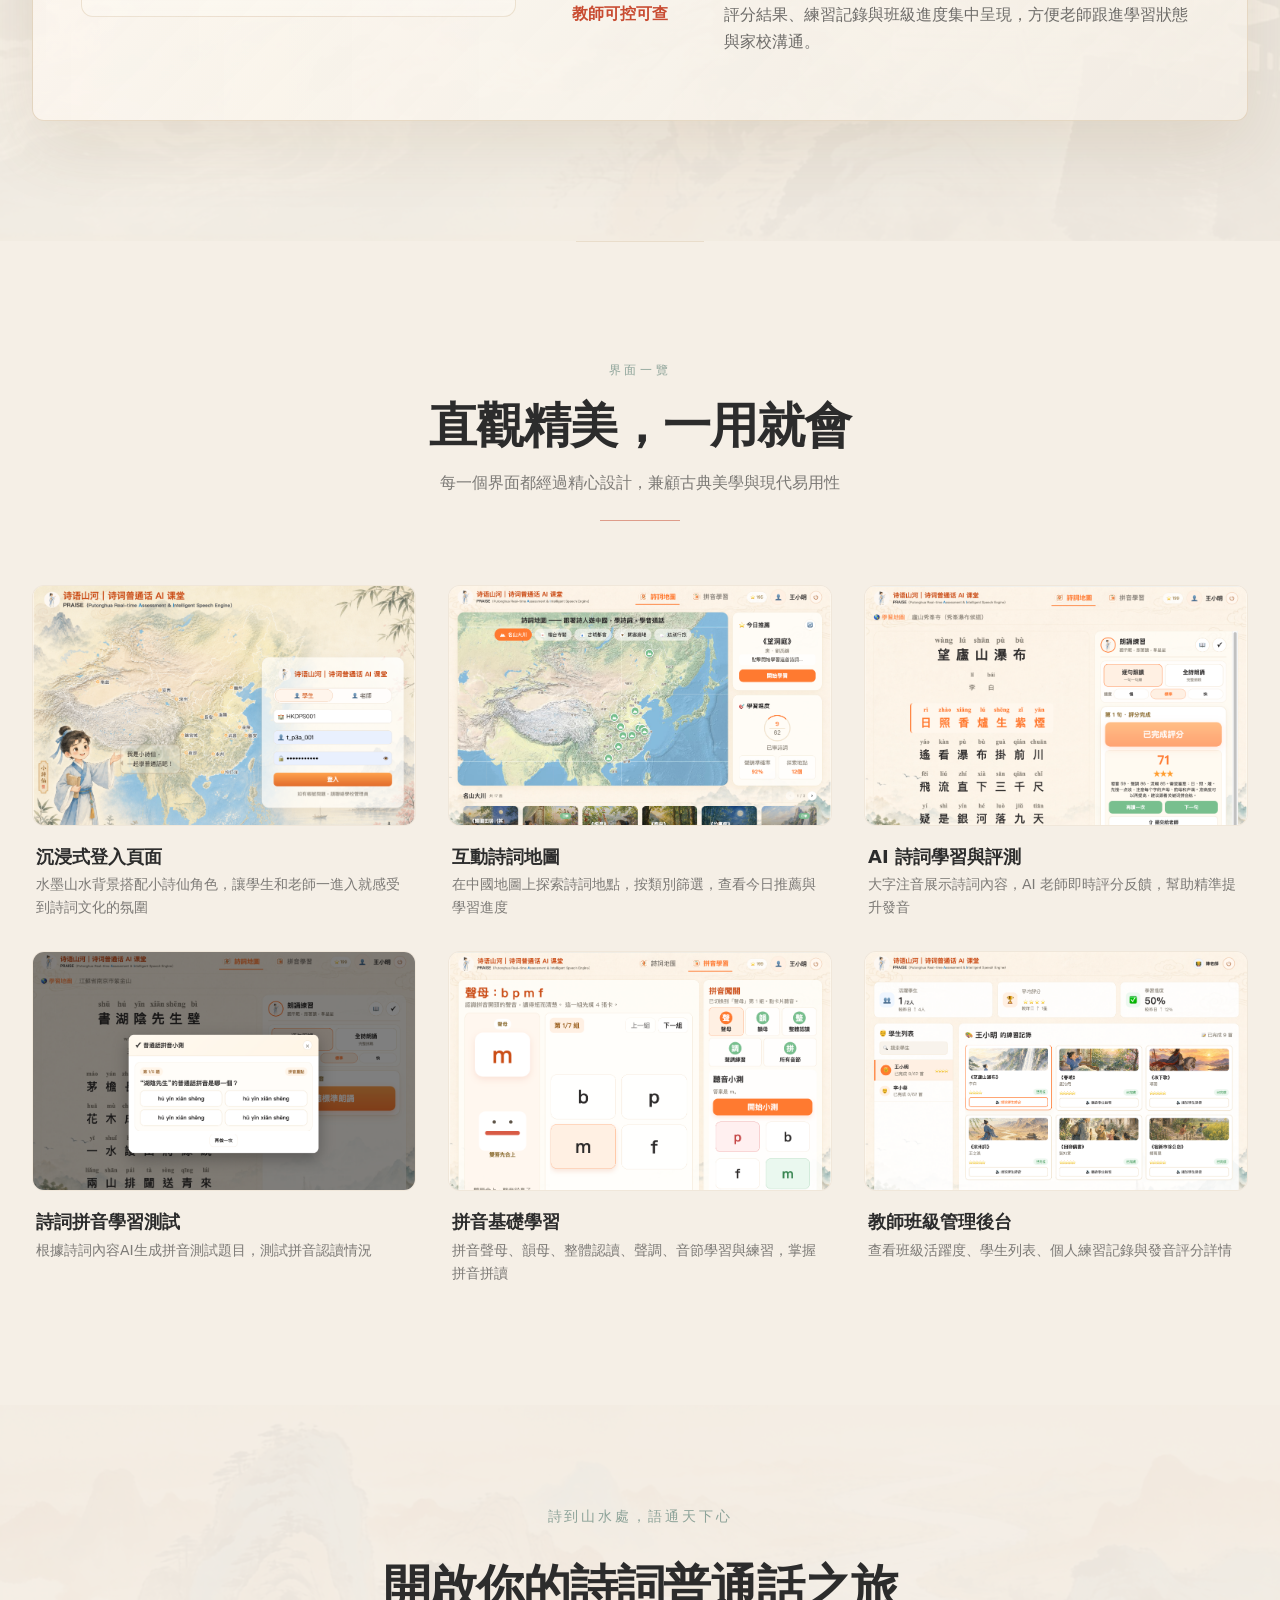
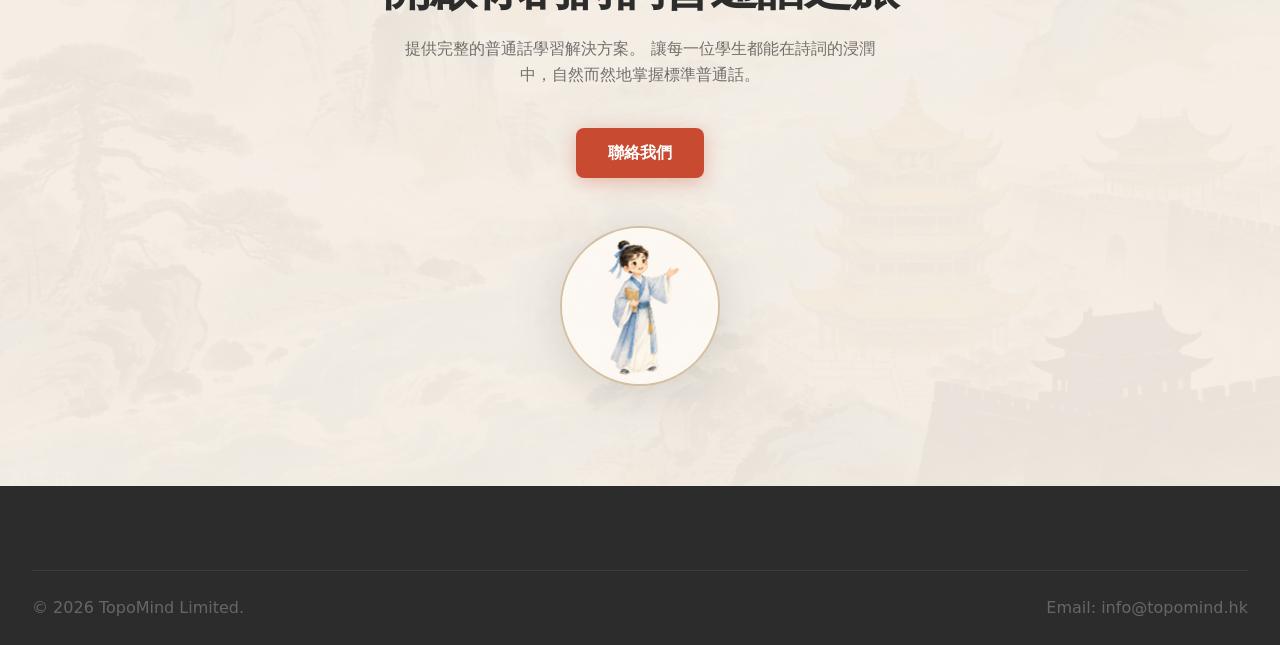
==== commit 4e745370: "update praise page" ====
--- a/poemai.html
+++ b/poemai.html
@@ -4,7 +4,7 @@
   <meta charset="UTF-8" />
   <meta name="viewport" content="width=device-width, initial-scale=1.0" />
   <title>詩語山河｜TopoMind 詩詞普通話 AI 課堂</title>
-  <meta name="description" content="詩語山河是 TopoMind 的 AI 普通話教育產品，結合詩詞地圖、PRAISE 語音評測引擎、AI 陪學與教師數據後台。" />
+  <meta name="description" content="詩語山河是 TopoMind 的 AI 普通話教育產品，結合詩詞地圖、PRAISE 自研普通話語音聲學評價模型、AI 陪學與教師數據後台。" />
   <link rel="preconnect" href="https://fonts.googleapis.com" />
   <link rel="preconnect" href="https://fonts.gstatic.com" crossorigin />
   <link href="https://fonts.googleapis.com/css2?family=Noto+Serif+TC:wght@400;600;700;900&display=swap" rel="stylesheet" />
@@ -54,7 +54,7 @@
               詩到山水處，語通天下心。跟著詩人遊中國，學詩詞，學普通話。
             </p>
             <p class="hero-tagline">
-              TopoMind 旗下 AI 普通話教育產品，結合詩詞地圖、語音評測與教師數據閉環。
+              TopoMind 旗下 AI 普通話教育產品，結合詩詞地圖、自研語音聲學評價模型與學生語音數據本地化保護。
             </p>
             <div class="hero-cta">
               <a class="btn-primary btn-primary-lg" href="https://praise.topomind.hk">進入系統</a>
@@ -154,7 +154,7 @@
                 </div>
               </div>
               <p class="feature-desc">
-                智能評測發音，即時反饋，準確提升。先進的 AI 語音識別技術能精確分析每個音節的聲調、韻母準確度，並給出星級評分和針對性練習建議，幫助學生快速糾正發音問題。
+                智能評測發音，即時反饋，準確提升。PRAISE 自研普通話語音聲學評價模型能分析聲母、韻母、聲調、流利度與完整度，並給出星級評分和針對性練習建議，幫助學生快速糾正發音問題。
               </p>
               <div class="feature-line"></div>
             </div>
@@ -204,6 +204,73 @@
               </p>
               <div class="feature-line"></div>
             </div>
+          </div>
+        </div>
+      </div>
+    </section>
+
+    <!-- ===== Assessment & Privacy ===== -->
+    <section id="assessment" class="assessment" style="background-color: var(--color-paper);">
+      <div class="assessment-bg"></div>
+
+      <div class="container relative">
+        <div class="text-center mb-16">
+          <span class="section-label scroll-reveal">自研模型與隱私安全</span>
+          <h2 class="section-title scroll-reveal">本地完成語音評估，守護學生數據</h2>
+          <p class="section-subtitle scroll-reveal">
+            從普通話聲學評價到學生語音資料管理，詩語山河以本地化部署降低外傳風險，讓學校、老師與家長更安心。
+          </p>
+          <div class="divider scroll-reveal">
+            <div class="divider-line"></div>
+          </div>
+        </div>
+
+        <div class="assessment-panel scroll-reveal">
+          <div class="assessment-visual" aria-hidden="true">
+            <div class="assessment-emblem">
+              <div class="server-stack">
+                <span></span>
+                <span></span>
+                <span></span>
+              </div>
+              <div class="security-shield">
+                <span class="shield-lock"></span>
+              </div>
+              <div class="acoustic-wave">
+                <span></span>
+                <span></span>
+                <span></span>
+                <span></span>
+                <span></span>
+              </div>
+            </div>
+            <div class="assessment-badges">
+              <span>本地部署</span>
+              <span>本地儲存</span>
+              <span>本地評估</span>
+            </div>
+          </div>
+
+          <div class="assessment-copy">
+            <span class="assessment-kicker">PRAISE Acoustic Assessment</span>
+            <h3>自研普通話語音聲學評價模型</h3>
+            <p>
+              PRAISE 針對普通話教學場景設計，從學生朗讀語音中評估發音準確度、聲調穩定性、韻母清晰度、流利度與完整度，將抽象的口語表現轉化為可追蹤、可回看、可改進的學習證據。
+            </p>
+            <ul class="assessment-points">
+              <li>
+                <strong>精細聲學評估</strong>
+                <span>對聲母、韻母、聲調、停頓與朗讀完整度進行多維度分析，支援學生個性化練習。</span>
+              </li>
+              <li>
+                <strong>學生數據本地化</strong>
+                <span>語音數據可在本地伺服器完成儲存、處理與評估，減少敏感資料外傳風險。</span>
+              </li>
+              <li>
+                <strong>教師可控可查</strong>
+                <span>評分結果、練習記錄與班級進度集中呈現，方便老師跟進學習狀態與家校溝通。</span>
+              </li>
+            </ul>
           </div>
         </div>
       </div>
--- a/assets/css/poemai.css
+++ b/assets/css/poemai.css
@@ -691,6 +691,280 @@
   background-color: var(--color-bamboo);
 }
 
+/* ===== Assessment & Privacy Section ===== */
+.assessment {
+  position: relative;
+  overflow: hidden;
+  padding-top: 120px;
+  padding-bottom: 120px;
+}
+
+.assessment-bg {
+  position: absolute;
+  inset: 0;
+  pointer-events: none;
+  opacity: 0.05;
+  background-image: url('../images/scroll-bg.jpg');
+  background-size: cover;
+  background-position: center;
+}
+
+.assessment-panel {
+  display: grid;
+  grid-template-columns: 1fr;
+  gap: 2rem;
+  align-items: center;
+  padding: clamp(1.5rem, 4vw, 3rem);
+  border: 1px solid rgba(214, 192, 163, 0.56);
+  border-radius: 0.75rem;
+  background:
+    linear-gradient(135deg, rgba(255, 252, 245, 0.86), rgba(245, 239, 230, 0.72)),
+    linear-gradient(90deg, rgba(200, 75, 49, 0.08), transparent 42%);
+  box-shadow: 0 24px 70px rgba(124, 87, 44, 0.12);
+}
+
+@media (min-width: 1024px) {
+  .assessment-panel {
+    grid-template-columns: minmax(18rem, 0.82fr) minmax(0, 1.18fr);
+    gap: 3.5rem;
+  }
+}
+
+.assessment-visual {
+  min-height: 24rem;
+  display: grid;
+  place-items: center;
+  gap: 1.5rem;
+  padding: 1.5rem;
+  border: 1px solid rgba(214, 192, 163, 0.42);
+  border-radius: 0.75rem;
+  background:
+    radial-gradient(circle at 50% 38%, rgba(200, 75, 49, 0.16), transparent 12rem),
+    linear-gradient(180deg, rgba(255, 255, 255, 0.45), rgba(255, 252, 245, 0.3));
+}
+
+.assessment-emblem {
+  position: relative;
+  width: min(17rem, 72vw);
+  aspect-ratio: 1;
+  display: grid;
+  place-items: center;
+}
+
+.assessment-emblem::before,
+.assessment-emblem::after {
+  content: "";
+  position: absolute;
+  inset: 0;
+  border: 1px solid rgba(214, 192, 163, 0.72);
+  border-radius: 50%;
+}
+
+.assessment-emblem::after {
+  inset: 2.25rem;
+  border-style: dashed;
+  opacity: 0.72;
+}
+
+.server-stack {
+  position: absolute;
+  left: 0.75rem;
+  bottom: 3.2rem;
+  display: grid;
+  gap: 0.45rem;
+}
+
+.server-stack span {
+  position: relative;
+  display: block;
+  width: 5.6rem;
+  height: 1.35rem;
+  border: 1px solid rgba(44, 44, 44, 0.12);
+  border-radius: 0.38rem;
+  background: linear-gradient(180deg, rgba(255, 255, 255, 0.86), rgba(214, 192, 163, 0.42));
+  box-shadow: 0 8px 20px rgba(44, 44, 44, 0.08);
+}
+
+.server-stack span::after {
+  content: "";
+  position: absolute;
+  top: 50%;
+  right: 0.6rem;
+  width: 0.36rem;
+  height: 0.36rem;
+  transform: translateY(-50%);
+  border-radius: 50%;
+  background-color: var(--color-teal);
+}
+
+.security-shield {
+  position: relative;
+  z-index: 2;
+  width: 8.5rem;
+  height: 9.8rem;
+  display: grid;
+  place-items: center;
+  clip-path: polygon(50% 0, 88% 15%, 82% 72%, 50% 100%, 18% 72%, 12% 15%);
+  background: linear-gradient(155deg, #d56d35, var(--color-vermilion));
+  box-shadow: 0 20px 40px rgba(200, 75, 49, 0.26);
+}
+
+.security-shield::before {
+  content: "";
+  position: absolute;
+  inset: 0.58rem;
+  clip-path: inherit;
+  background: rgba(255, 252, 245, 0.18);
+}
+
+.shield-lock {
+  position: relative;
+  width: 3.4rem;
+  height: 2.6rem;
+  border-radius: 0.42rem;
+  background-color: rgba(255, 252, 245, 0.92);
+  box-shadow: inset 0 -0.25rem 0 rgba(214, 192, 163, 0.42);
+}
+
+.shield-lock::before {
+  content: "";
+  position: absolute;
+  left: 50%;
+  bottom: 2.15rem;
+  width: 2rem;
+  height: 1.8rem;
+  transform: translateX(-50%);
+  border: 0.38rem solid rgba(255, 252, 245, 0.92);
+  border-bottom: 0;
+  border-radius: 1.3rem 1.3rem 0 0;
+}
+
+.shield-lock::after {
+  content: "";
+  position: absolute;
+  left: 50%;
+  top: 50%;
+  width: 0.42rem;
+  height: 0.78rem;
+  transform: translate(-50%, -28%);
+  border-radius: 999px;
+  background-color: var(--color-vermilion);
+}
+
+.acoustic-wave {
+  position: absolute;
+  right: 1.25rem;
+  top: 4.2rem;
+  display: flex;
+  align-items: center;
+  gap: 0.34rem;
+  min-height: 4.5rem;
+  padding: 0.75rem;
+  border: 1px solid rgba(214, 192, 163, 0.52);
+  border-radius: 0.75rem;
+  background: rgba(255, 252, 245, 0.7);
+  box-shadow: 0 12px 28px rgba(44, 44, 44, 0.08);
+}
+
+.acoustic-wave span {
+  display: block;
+  width: 0.38rem;
+  border-radius: 999px;
+  background: linear-gradient(180deg, var(--color-teal), var(--color-vermilion));
+}
+
+.acoustic-wave span:nth-child(1) { height: 1.25rem; }
+.acoustic-wave span:nth-child(2) { height: 2rem; }
+.acoustic-wave span:nth-child(3) { height: 3.2rem; }
+.acoustic-wave span:nth-child(4) { height: 2.35rem; }
+.acoustic-wave span:nth-child(5) { height: 1.55rem; }
+
+.assessment-badges {
+  display: flex;
+  flex-wrap: wrap;
+  justify-content: center;
+  gap: 0.75rem;
+}
+
+.assessment-badges span {
+  display: inline-flex;
+  align-items: center;
+  min-height: 2.1rem;
+  padding: 0.35rem 0.85rem;
+  border: 1px solid rgba(200, 75, 49, 0.22);
+  border-radius: 999px;
+  background-color: rgba(255, 252, 245, 0.78);
+  color: var(--color-vermilion);
+  font-size: 0.88rem;
+  font-weight: 700;
+}
+
+.assessment-kicker {
+  display: block;
+  margin-bottom: 0.75rem;
+  color: var(--color-teal);
+  font-size: 0.75rem;
+  font-weight: 700;
+  letter-spacing: 0.24em;
+  text-transform: uppercase;
+}
+
+.assessment-copy h3 {
+  max-width: 36rem;
+  color: var(--color-ink);
+  font-size: clamp(1.8rem, 4vw, 3rem);
+  font-weight: 800;
+  letter-spacing: 0;
+}
+
+.assessment-copy p {
+  margin-top: 1.25rem;
+  color: rgba(44, 44, 44, 0.7);
+  font-size: 1.05rem;
+  line-height: 1.8;
+}
+
+.assessment-points {
+  display: grid;
+  gap: 0;
+  margin-top: 1.75rem;
+  list-style: none;
+}
+
+.assessment-points li {
+  display: grid;
+  grid-template-columns: 8.5rem minmax(0, 1fr);
+  gap: 1rem;
+  padding: 1.05rem 0;
+  border-top: 1px solid rgba(214, 192, 163, 0.55);
+}
+
+.assessment-points strong {
+  color: var(--color-vermilion);
+  font-size: 1rem;
+}
+
+.assessment-points span {
+  color: rgba(44, 44, 44, 0.68);
+  line-height: 1.7;
+}
+
+@media (max-width: 640px) {
+  .assessment {
+    padding-top: 80px;
+    padding-bottom: 80px;
+  }
+
+  .assessment-visual {
+    min-height: 20rem;
+  }
+
+  .assessment-points li {
+    grid-template-columns: 1fr;
+    gap: 0.3rem;
+  }
+}
+
 /* ===== Showcase Section ===== */
 .showcase {
   position: relative;
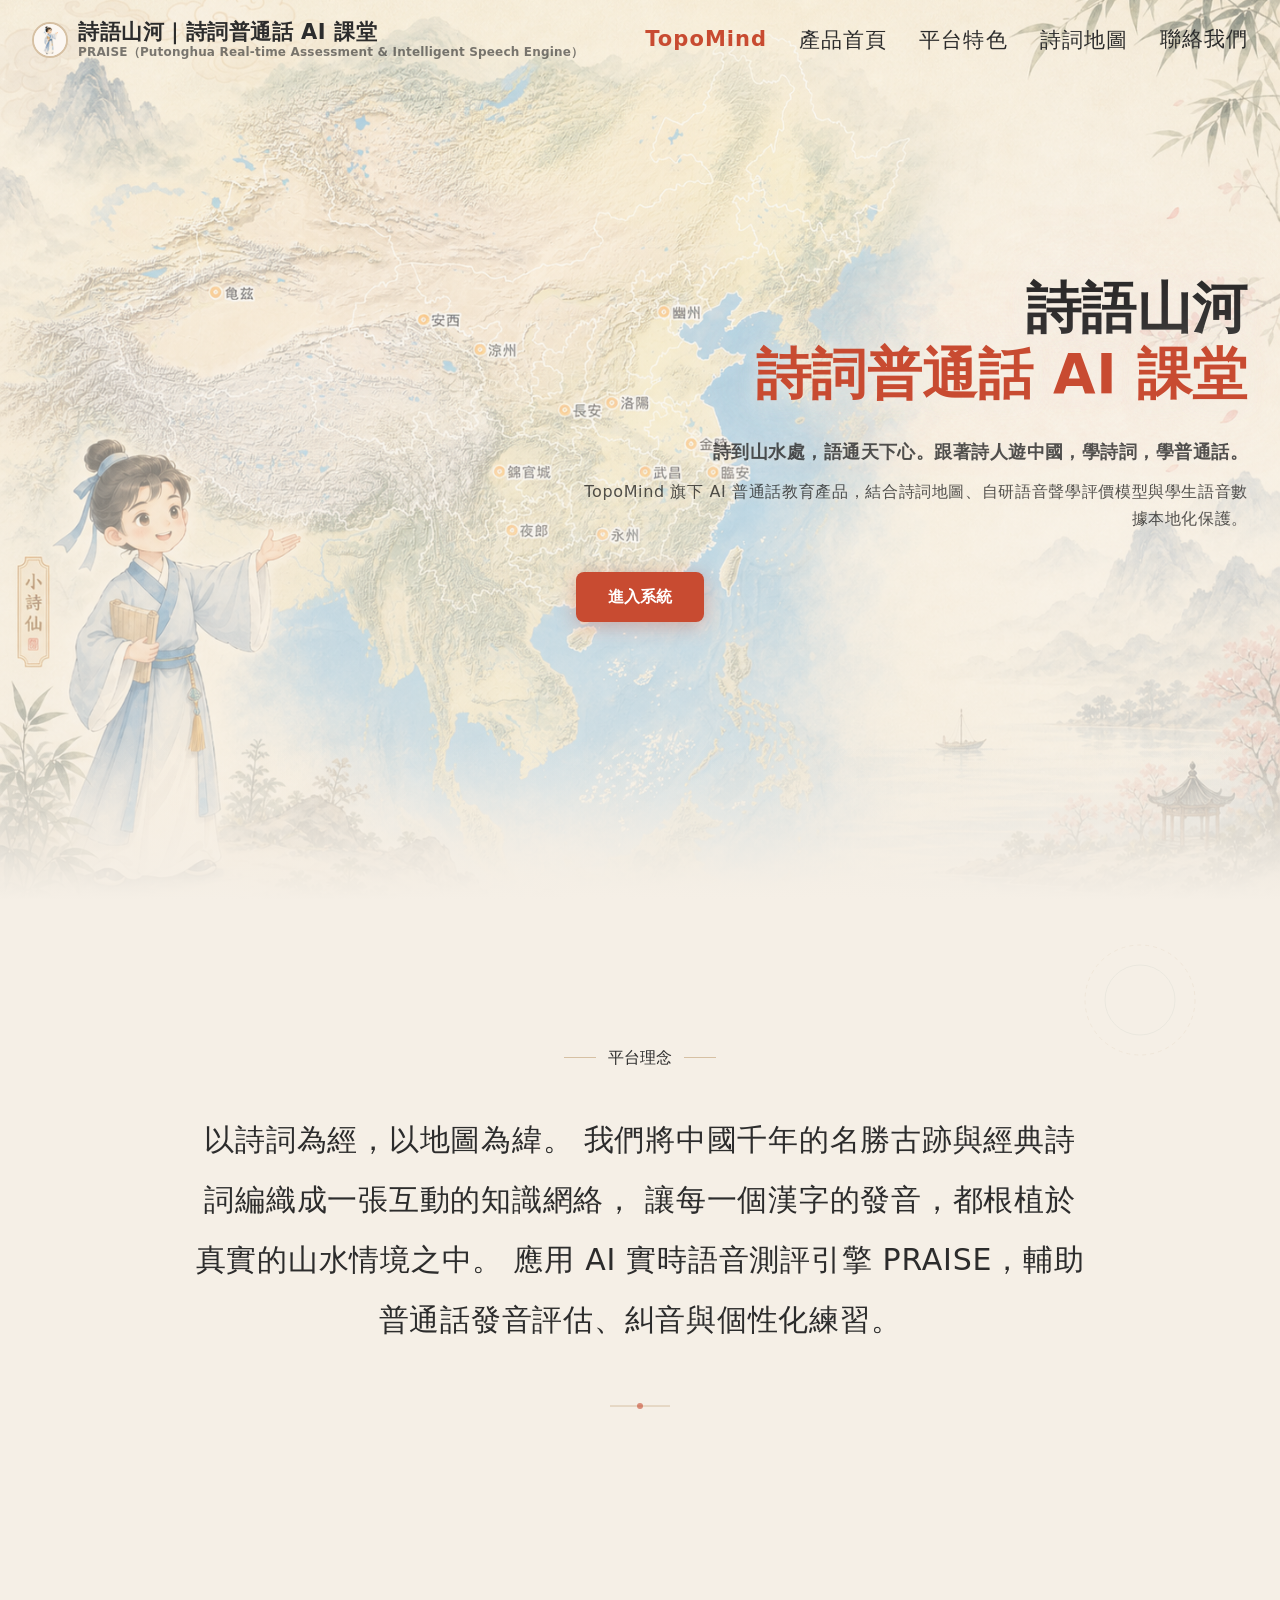
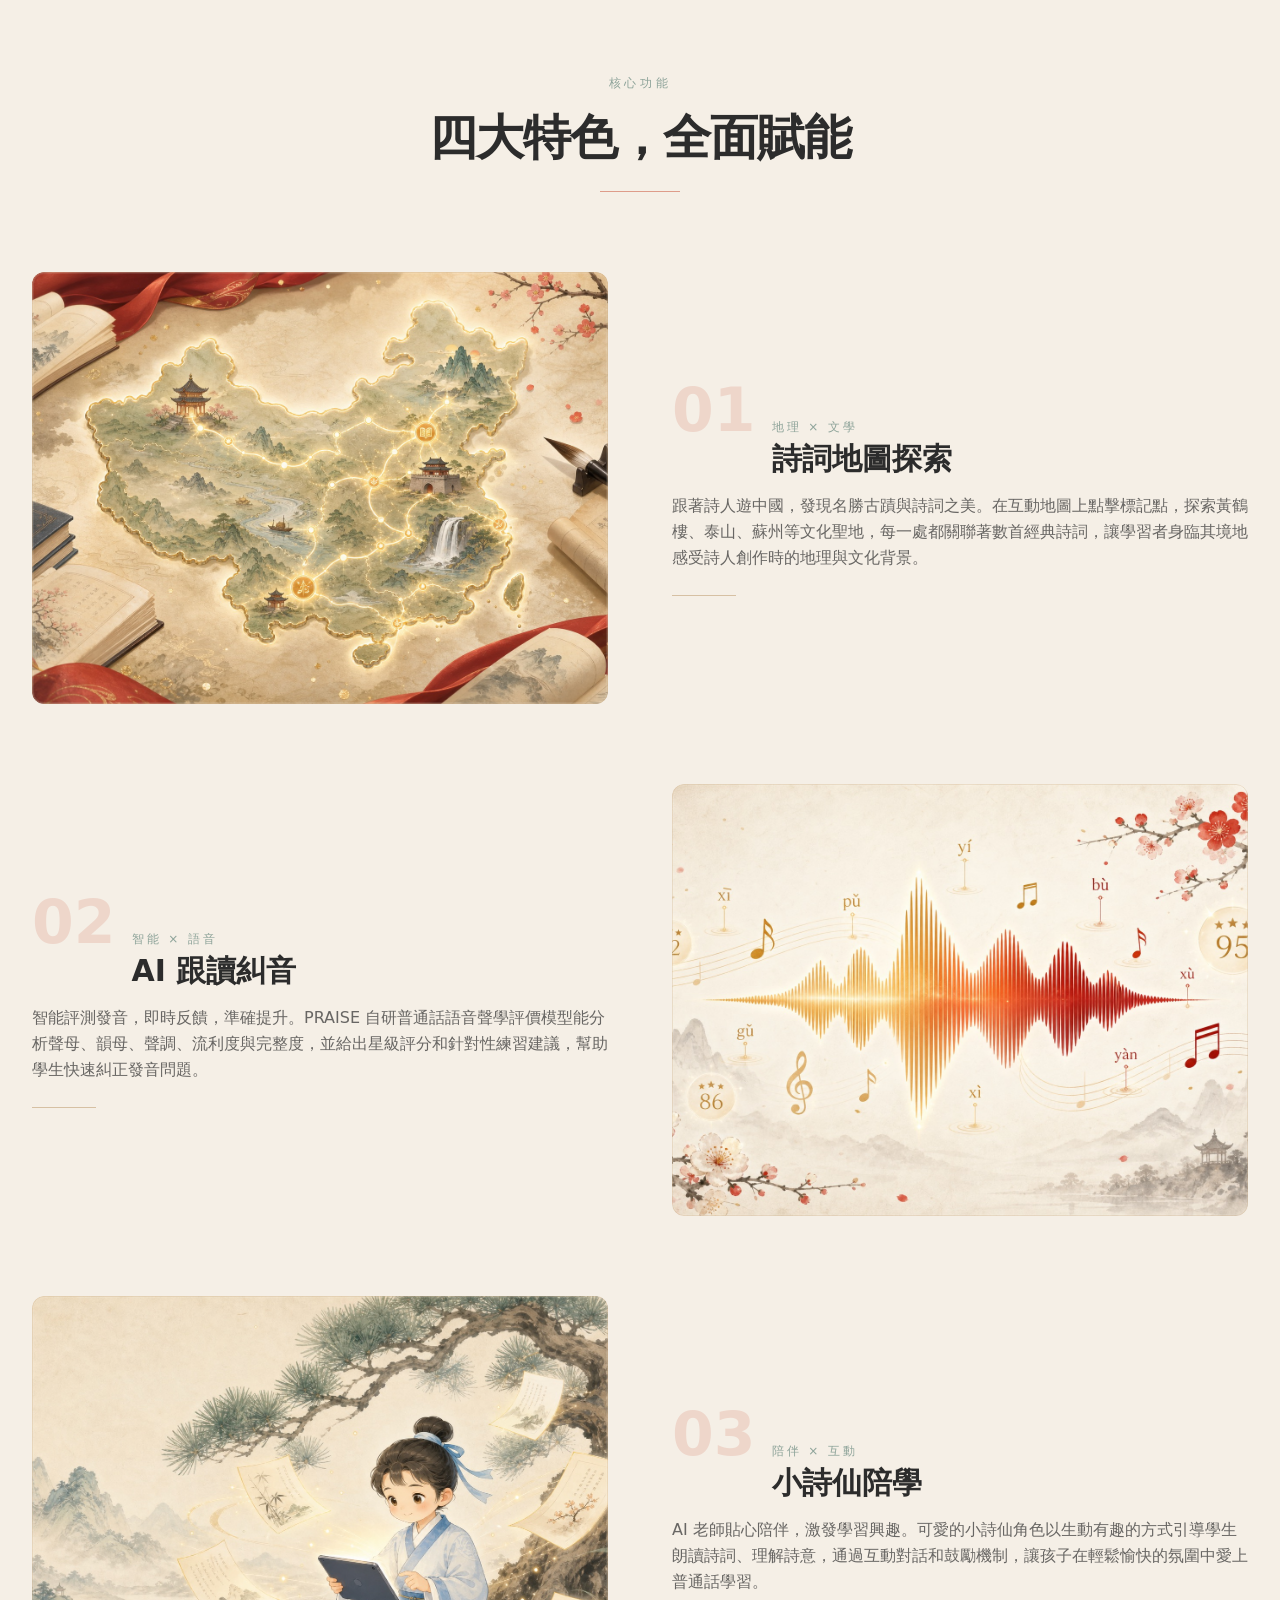
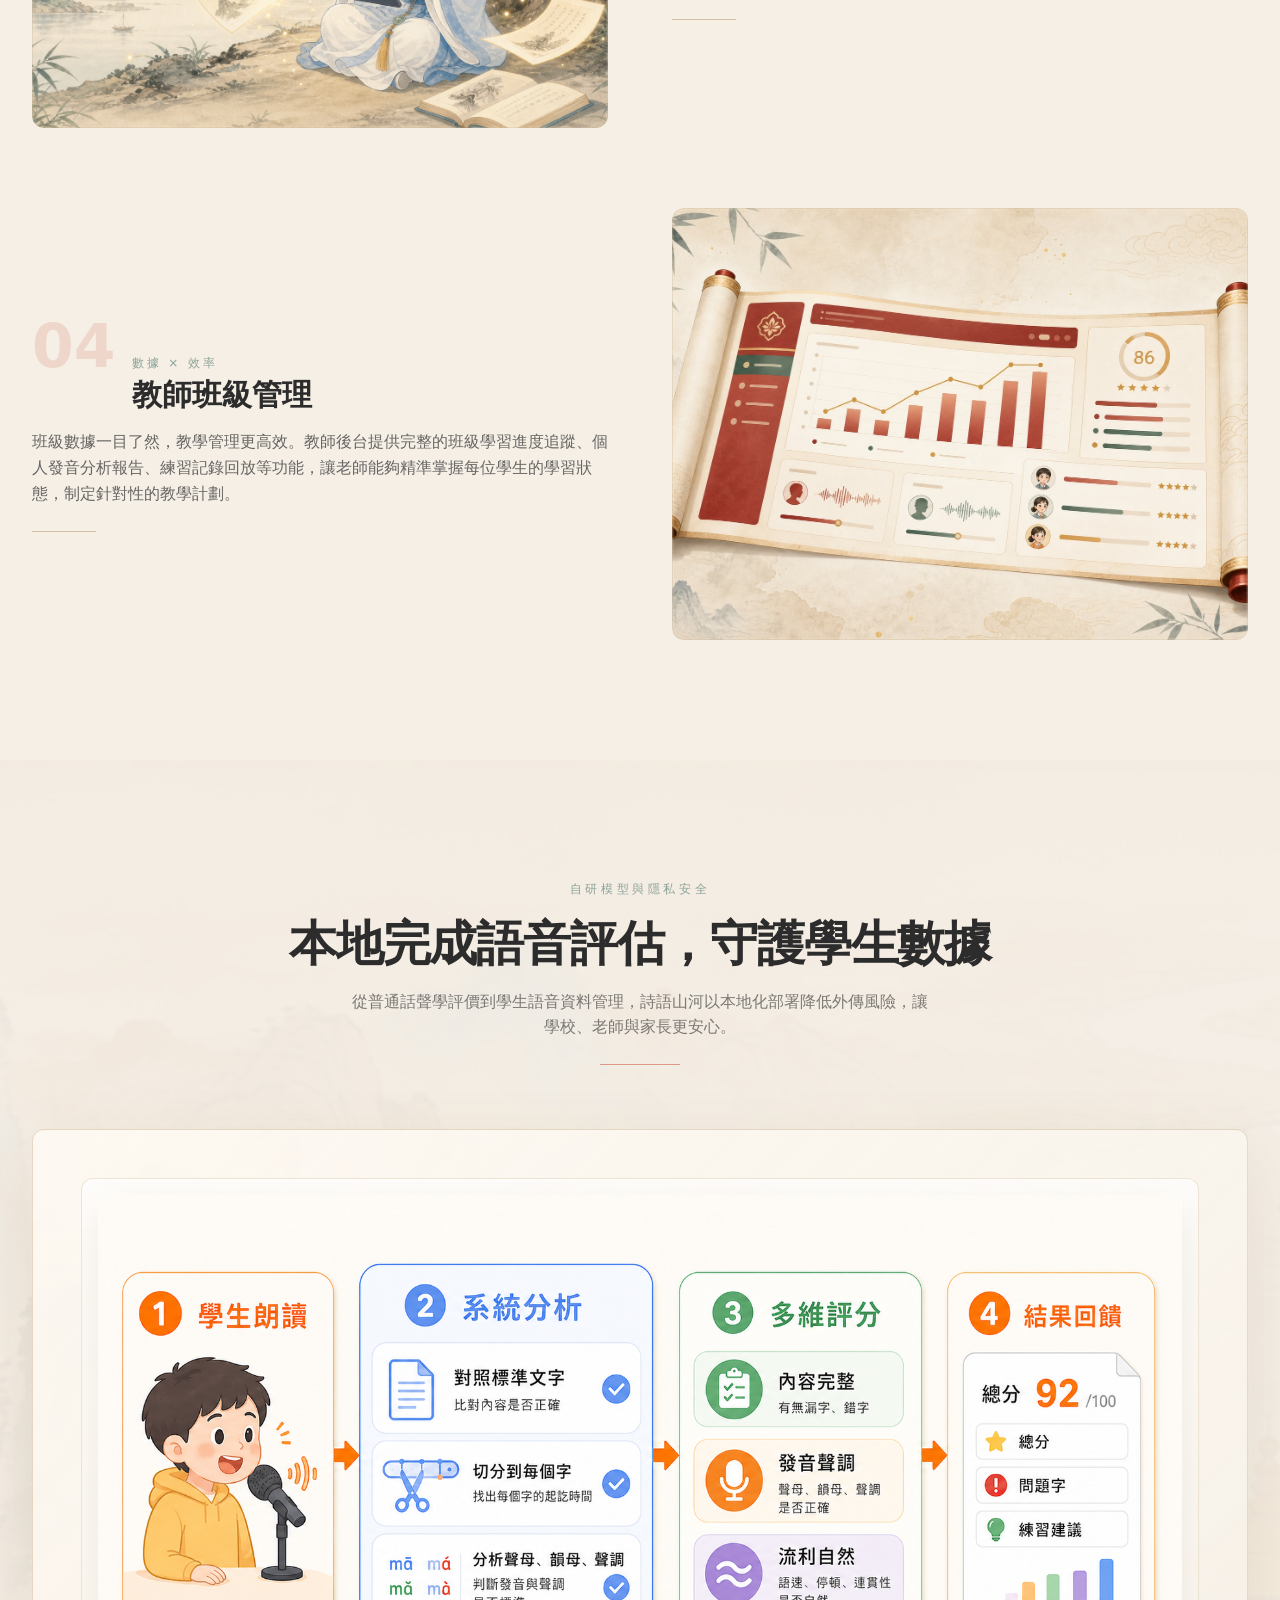
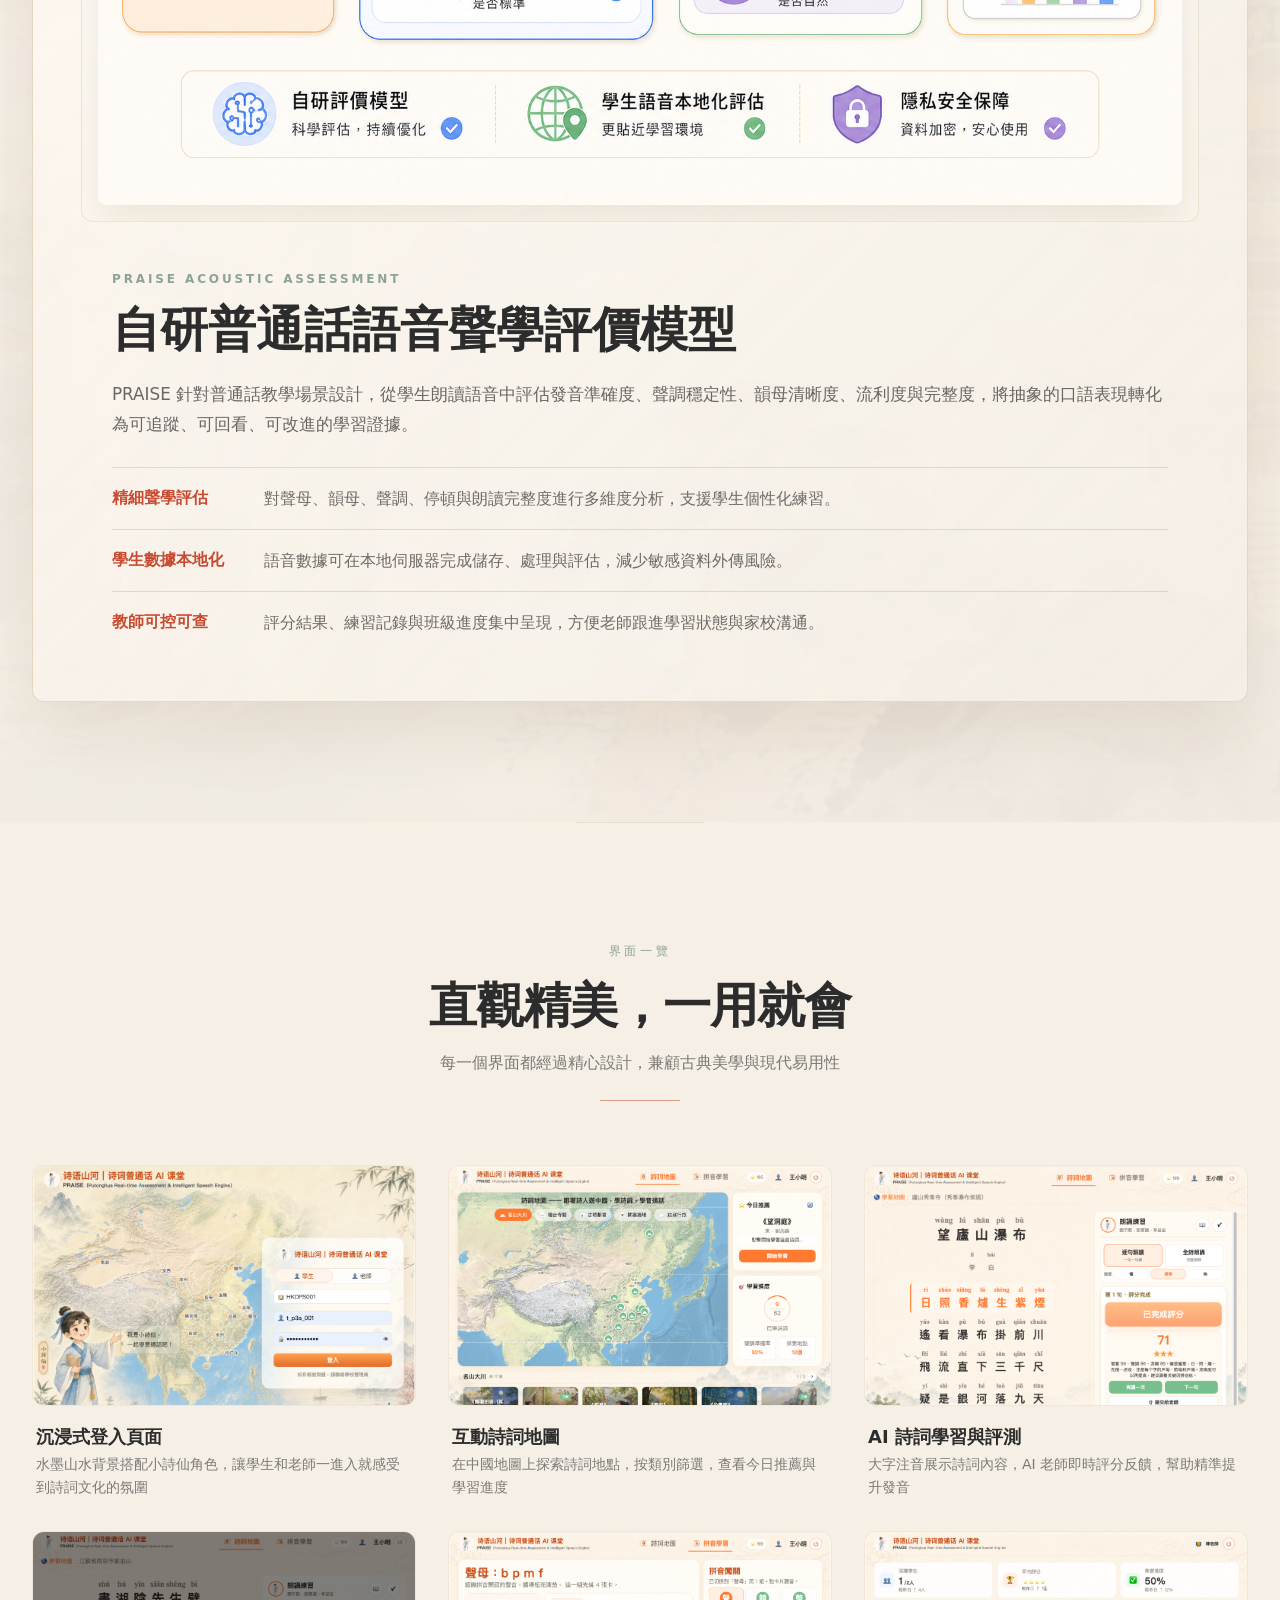
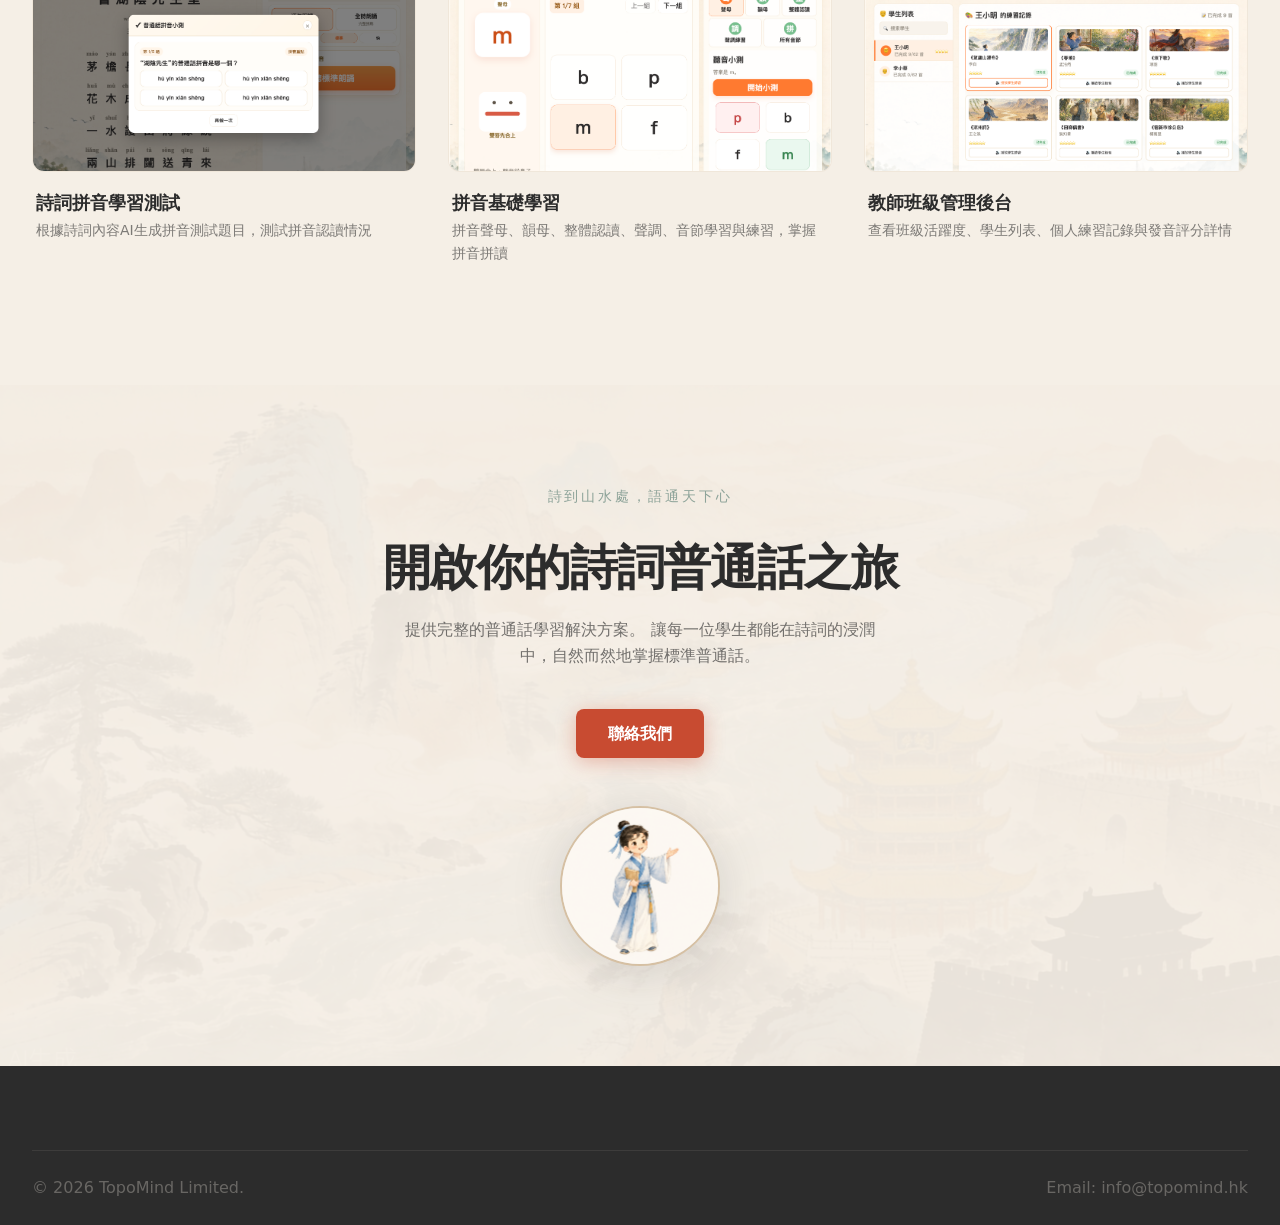
==== commit 358b1bda: "update praise page, audio testing" ====
--- a/poemai.html
+++ b/poemai.html
@@ -226,30 +226,16 @@
         </div>
 
         <div class="assessment-panel scroll-reveal">
-          <div class="assessment-visual" aria-hidden="true">
-            <div class="assessment-emblem">
-              <div class="server-stack">
-                <span></span>
-                <span></span>
-                <span></span>
-              </div>
-              <div class="security-shield">
-                <span class="shield-lock"></span>
-              </div>
-              <div class="acoustic-wave">
-                <span></span>
-                <span></span>
-                <span></span>
-                <span></span>
-                <span></span>
-              </div>
-            </div>
-            <div class="assessment-badges">
-              <span>本地部署</span>
-              <span>本地儲存</span>
-              <span>本地評估</span>
-            </div>
-          </div>
+          <figure class="assessment-visual">
+            <img
+              class="assessment-image"
+              src="assets/images/audio1.png"
+              alt="PRAISE 自研普通話語音聲學評價流程：學生朗讀、系統分析、多維評分與結果回饋"
+              width="1672"
+              height="941"
+              loading="lazy"
+            />
+          </figure>
 
           <div class="assessment-copy">
             <span class="assessment-kicker">PRAISE Acoustic Assessment</span>
--- a/assets/css/poemai.css
+++ b/assets/css/poemai.css
@@ -712,8 +712,8 @@
 .assessment-panel {
   display: grid;
   grid-template-columns: 1fr;
-  gap: 2rem;
-  align-items: center;
+  gap: clamp(2rem, 4vw, 3rem);
+  align-items: start;
   padding: clamp(1.5rem, 4vw, 3rem);
   border: 1px solid rgba(214, 192, 163, 0.56);
   border-radius: 0.75rem;
@@ -723,180 +723,23 @@
   box-shadow: 0 24px 70px rgba(124, 87, 44, 0.12);
 }
 
-@media (min-width: 1024px) {
-  .assessment-panel {
-    grid-template-columns: minmax(18rem, 0.82fr) minmax(0, 1.18fr);
-    gap: 3.5rem;
-  }
-}
-
 .assessment-visual {
-  min-height: 24rem;
-  display: grid;
-  place-items: center;
-  gap: 1.5rem;
-  padding: 1.5rem;
+  overflow: hidden;
+  padding: clamp(0.5rem, 1.4vw, 1rem);
   border: 1px solid rgba(214, 192, 163, 0.42);
   border-radius: 0.75rem;
   background:
-    radial-gradient(circle at 50% 38%, rgba(200, 75, 49, 0.16), transparent 12rem),
-    linear-gradient(180deg, rgba(255, 255, 255, 0.45), rgba(255, 252, 245, 0.3));
-}
-
-.assessment-emblem {
-  position: relative;
-  width: min(17rem, 72vw);
-  aspect-ratio: 1;
-  display: grid;
-  place-items: center;
-}
-
-.assessment-emblem::before,
-.assessment-emblem::after {
-  content: "";
-  position: absolute;
-  inset: 0;
-  border: 1px solid rgba(214, 192, 163, 0.72);
-  border-radius: 50%;
-}
-
-.assessment-emblem::after {
-  inset: 2.25rem;
-  border-style: dashed;
-  opacity: 0.72;
-}
-
-.server-stack {
-  position: absolute;
-  left: 0.75rem;
-  bottom: 3.2rem;
-  display: grid;
-  gap: 0.45rem;
-}
-
-.server-stack span {
-  position: relative;
-  display: block;
-  width: 5.6rem;
-  height: 1.35rem;
-  border: 1px solid rgba(44, 44, 44, 0.12);
-  border-radius: 0.38rem;
-  background: linear-gradient(180deg, rgba(255, 255, 255, 0.86), rgba(214, 192, 163, 0.42));
-  box-shadow: 0 8px 20px rgba(44, 44, 44, 0.08);
-}
-
-.server-stack span::after {
-  content: "";
-  position: absolute;
-  top: 50%;
-  right: 0.6rem;
-  width: 0.36rem;
-  height: 0.36rem;
-  transform: translateY(-50%);
-  border-radius: 50%;
-  background-color: var(--color-teal);
-}
-
-.security-shield {
-  position: relative;
-  z-index: 2;
-  width: 8.5rem;
-  height: 9.8rem;
-  display: grid;
-  place-items: center;
-  clip-path: polygon(50% 0, 88% 15%, 82% 72%, 50% 100%, 18% 72%, 12% 15%);
-  background: linear-gradient(155deg, #d56d35, var(--color-vermilion));
-  box-shadow: 0 20px 40px rgba(200, 75, 49, 0.26);
-}
-
-.security-shield::before {
-  content: "";
-  position: absolute;
-  inset: 0.58rem;
-  clip-path: inherit;
-  background: rgba(255, 252, 245, 0.18);
-}
-
-.shield-lock {
-  position: relative;
-  width: 3.4rem;
-  height: 2.6rem;
-  border-radius: 0.42rem;
-  background-color: rgba(255, 252, 245, 0.92);
-  box-shadow: inset 0 -0.25rem 0 rgba(214, 192, 163, 0.42);
-}
-
-.shield-lock::before {
-  content: "";
-  position: absolute;
-  left: 50%;
-  bottom: 2.15rem;
-  width: 2rem;
-  height: 1.8rem;
-  transform: translateX(-50%);
-  border: 0.38rem solid rgba(255, 252, 245, 0.92);
-  border-bottom: 0;
-  border-radius: 1.3rem 1.3rem 0 0;
-}
-
-.shield-lock::after {
-  content: "";
-  position: absolute;
-  left: 50%;
-  top: 50%;
-  width: 0.42rem;
-  height: 0.78rem;
-  transform: translate(-50%, -28%);
-  border-radius: 999px;
-  background-color: var(--color-vermilion);
-}
-
-.acoustic-wave {
-  position: absolute;
-  right: 1.25rem;
-  top: 4.2rem;
-  display: flex;
-  align-items: center;
-  gap: 0.34rem;
-  min-height: 4.5rem;
-  padding: 0.75rem;
-  border: 1px solid rgba(214, 192, 163, 0.52);
-  border-radius: 0.75rem;
-  background: rgba(255, 252, 245, 0.7);
-  box-shadow: 0 12px 28px rgba(44, 44, 44, 0.08);
-}
-
-.acoustic-wave span {
-  display: block;
-  width: 0.38rem;
-  border-radius: 999px;
-  background: linear-gradient(180deg, var(--color-teal), var(--color-vermilion));
-}
-
-.acoustic-wave span:nth-child(1) { height: 1.25rem; }
-.acoustic-wave span:nth-child(2) { height: 2rem; }
-.acoustic-wave span:nth-child(3) { height: 3.2rem; }
-.acoustic-wave span:nth-child(4) { height: 2.35rem; }
-.acoustic-wave span:nth-child(5) { height: 1.55rem; }
-
-.assessment-badges {
-  display: flex;
-  flex-wrap: wrap;
-  justify-content: center;
-  gap: 0.75rem;
-}
-
-.assessment-badges span {
-  display: inline-flex;
-  align-items: center;
-  min-height: 2.1rem;
-  padding: 0.35rem 0.85rem;
-  border: 1px solid rgba(200, 75, 49, 0.22);
-  border-radius: 999px;
-  background-color: rgba(255, 252, 245, 0.78);
-  color: var(--color-vermilion);
-  font-size: 0.88rem;
-  font-weight: 700;
+    linear-gradient(180deg, rgba(255, 255, 255, 0.72), rgba(255, 252, 245, 0.46)),
+    radial-gradient(circle at 50% 38%, rgba(200, 75, 49, 0.1), transparent 18rem);
+  box-shadow: inset 0 1px 0 rgba(255, 255, 255, 0.65);
+}
+
+.assessment-image {
+  width: 100%;
+  border-radius: 0.55rem;
+  object-fit: contain;
+  background-color: rgba(255, 252, 245, 0.88);
+  box-shadow: 0 18px 44px rgba(124, 87, 44, 0.12);
 }
 
 .assessment-kicker {
@@ -909,8 +752,15 @@
   text-transform: uppercase;
 }
 
+.assessment-copy {
+  width: 100%;
+  max-width: 66rem;
+  margin-right: auto;
+  margin-left: auto;
+}
+
 .assessment-copy h3 {
-  max-width: 36rem;
+  max-width: 46rem;
   color: var(--color-ink);
   font-size: clamp(1.8rem, 4vw, 3rem);
   font-weight: 800;
@@ -956,7 +806,7 @@
   }
 
   .assessment-visual {
-    min-height: 20rem;
+    border-radius: 0.6rem;
   }
 
   .assessment-points li {
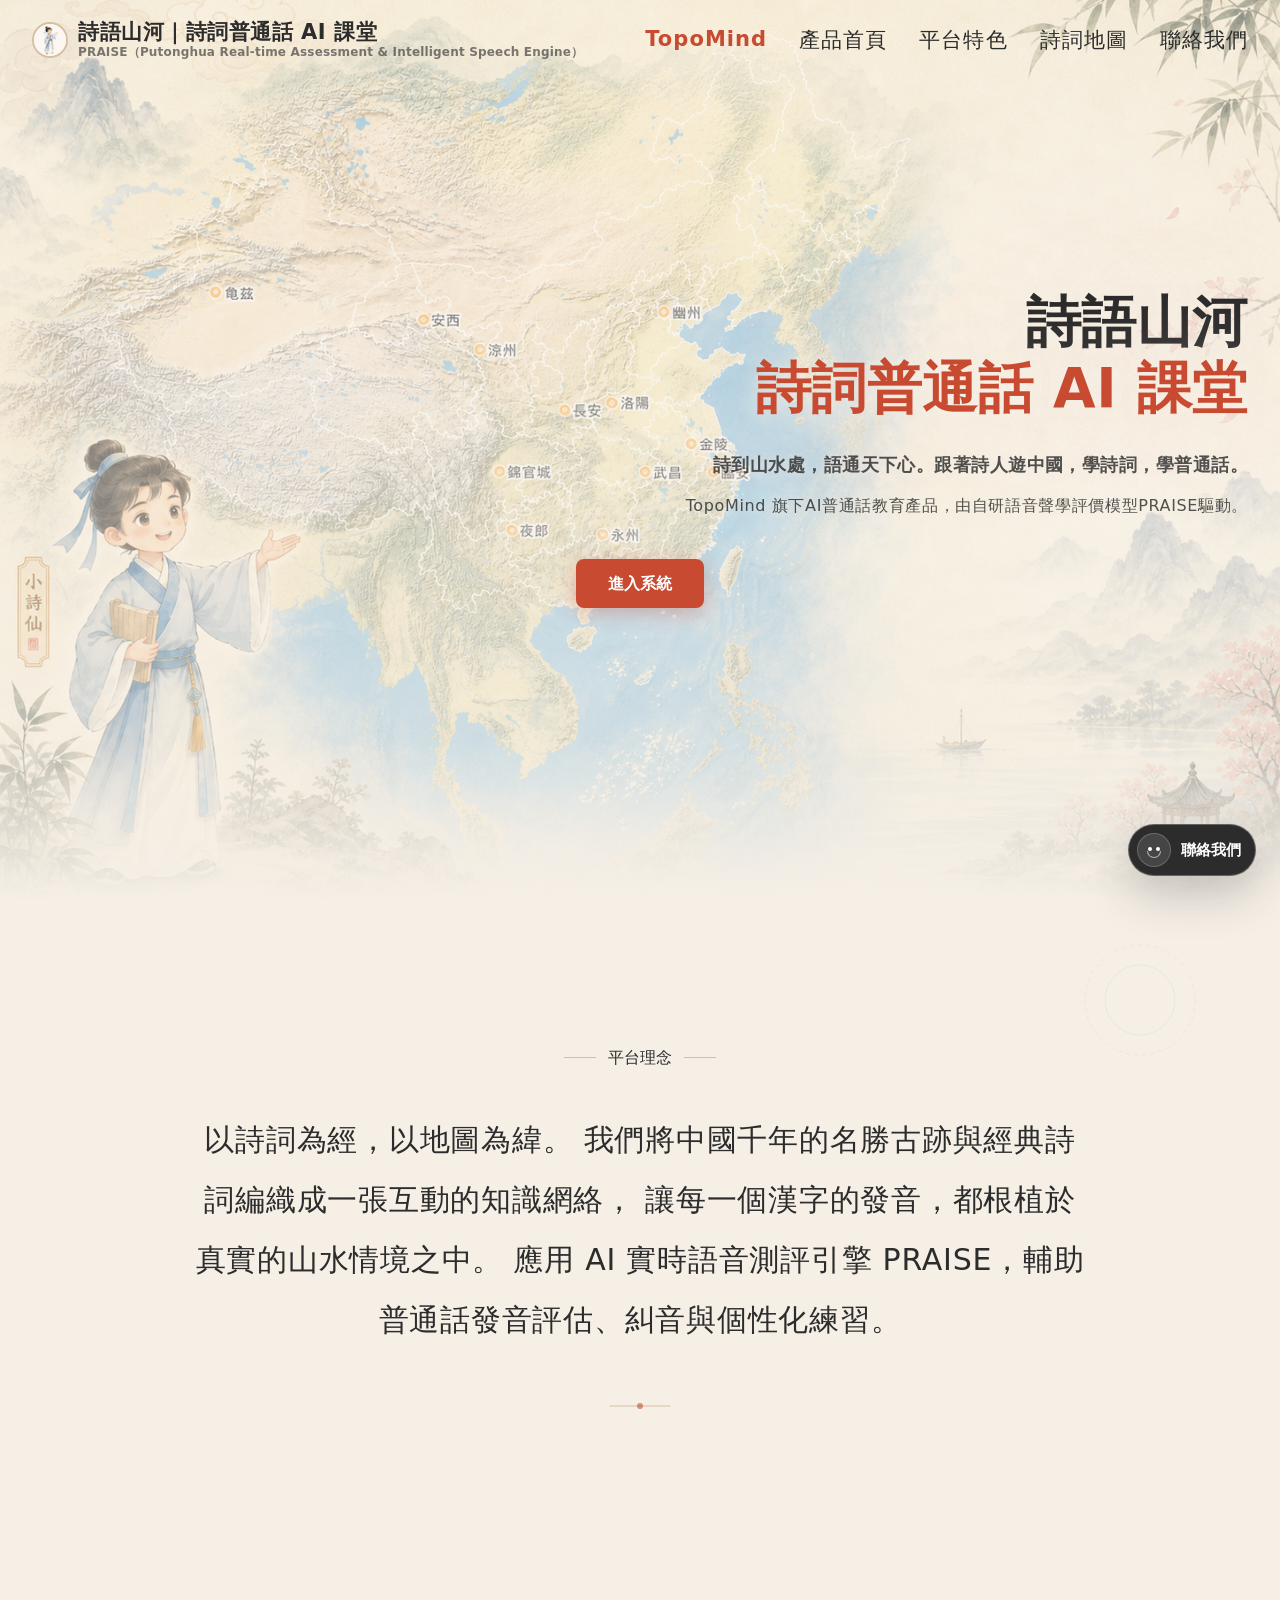
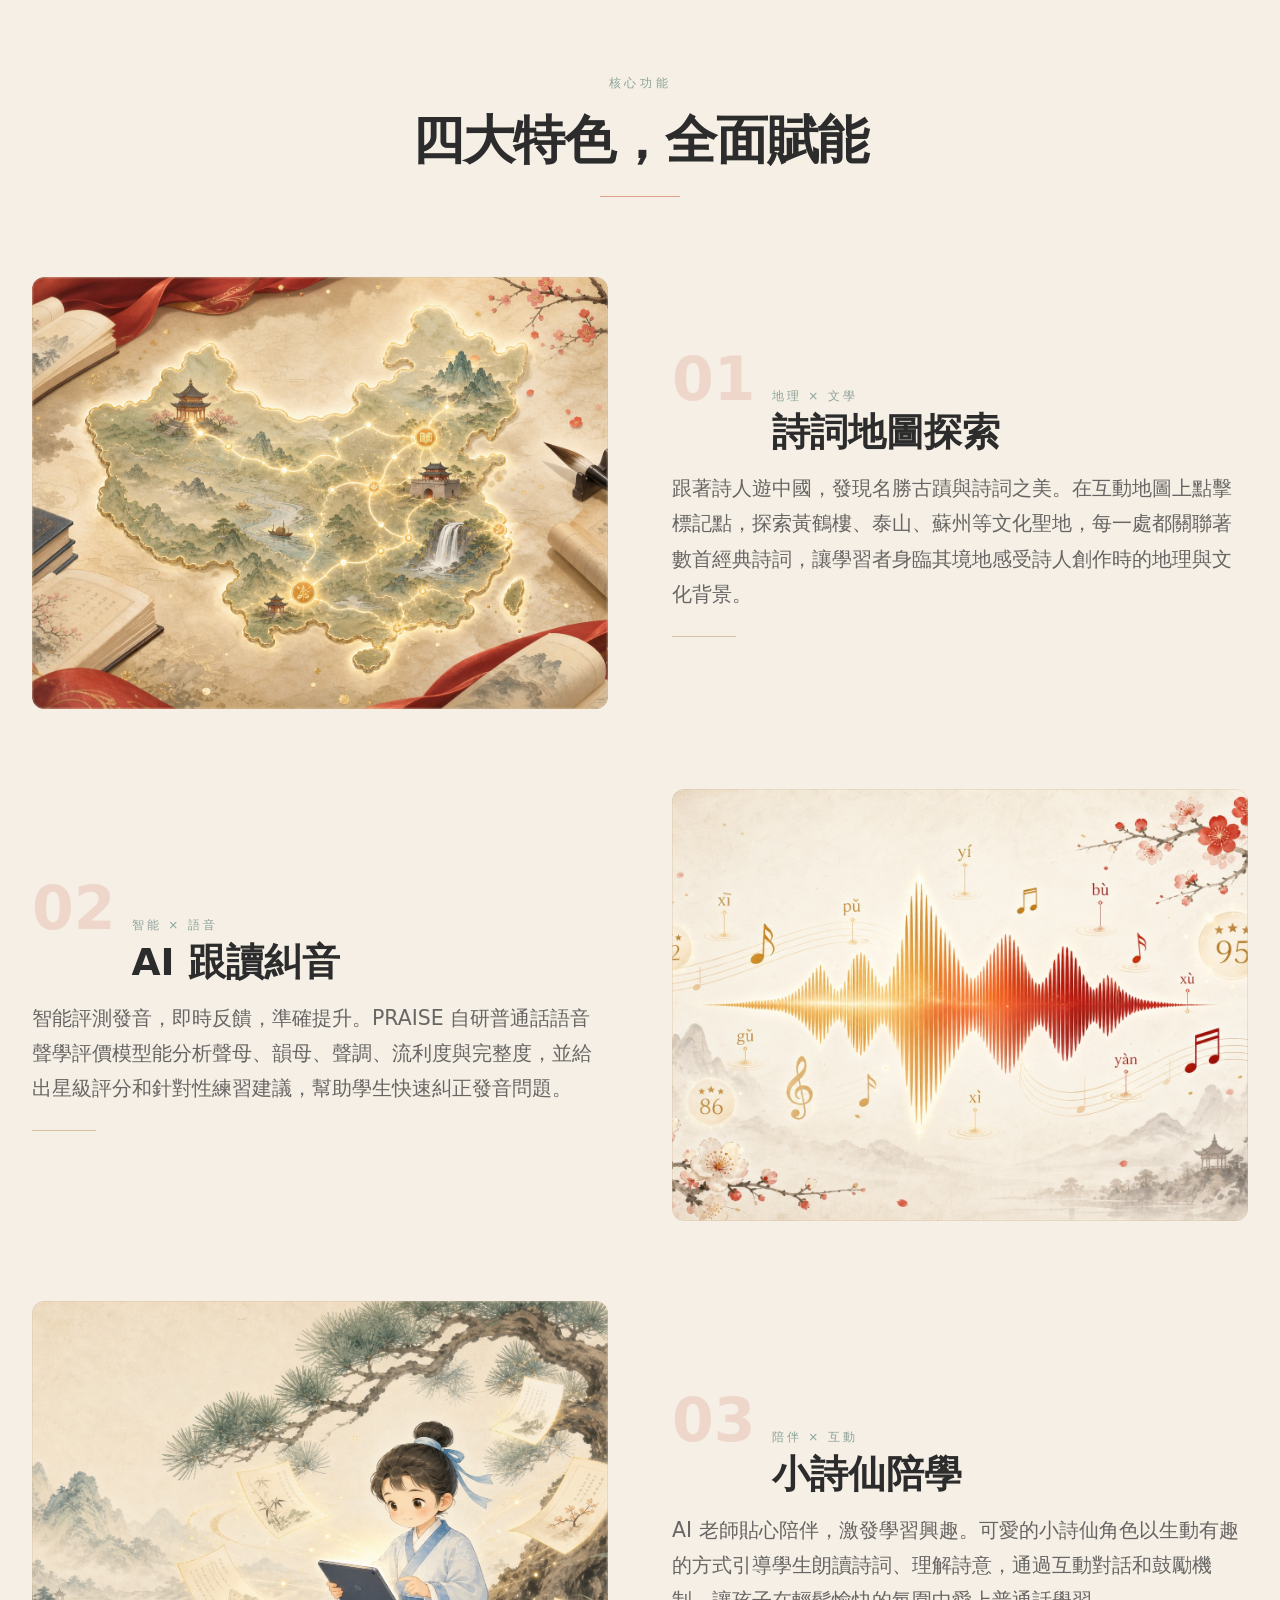
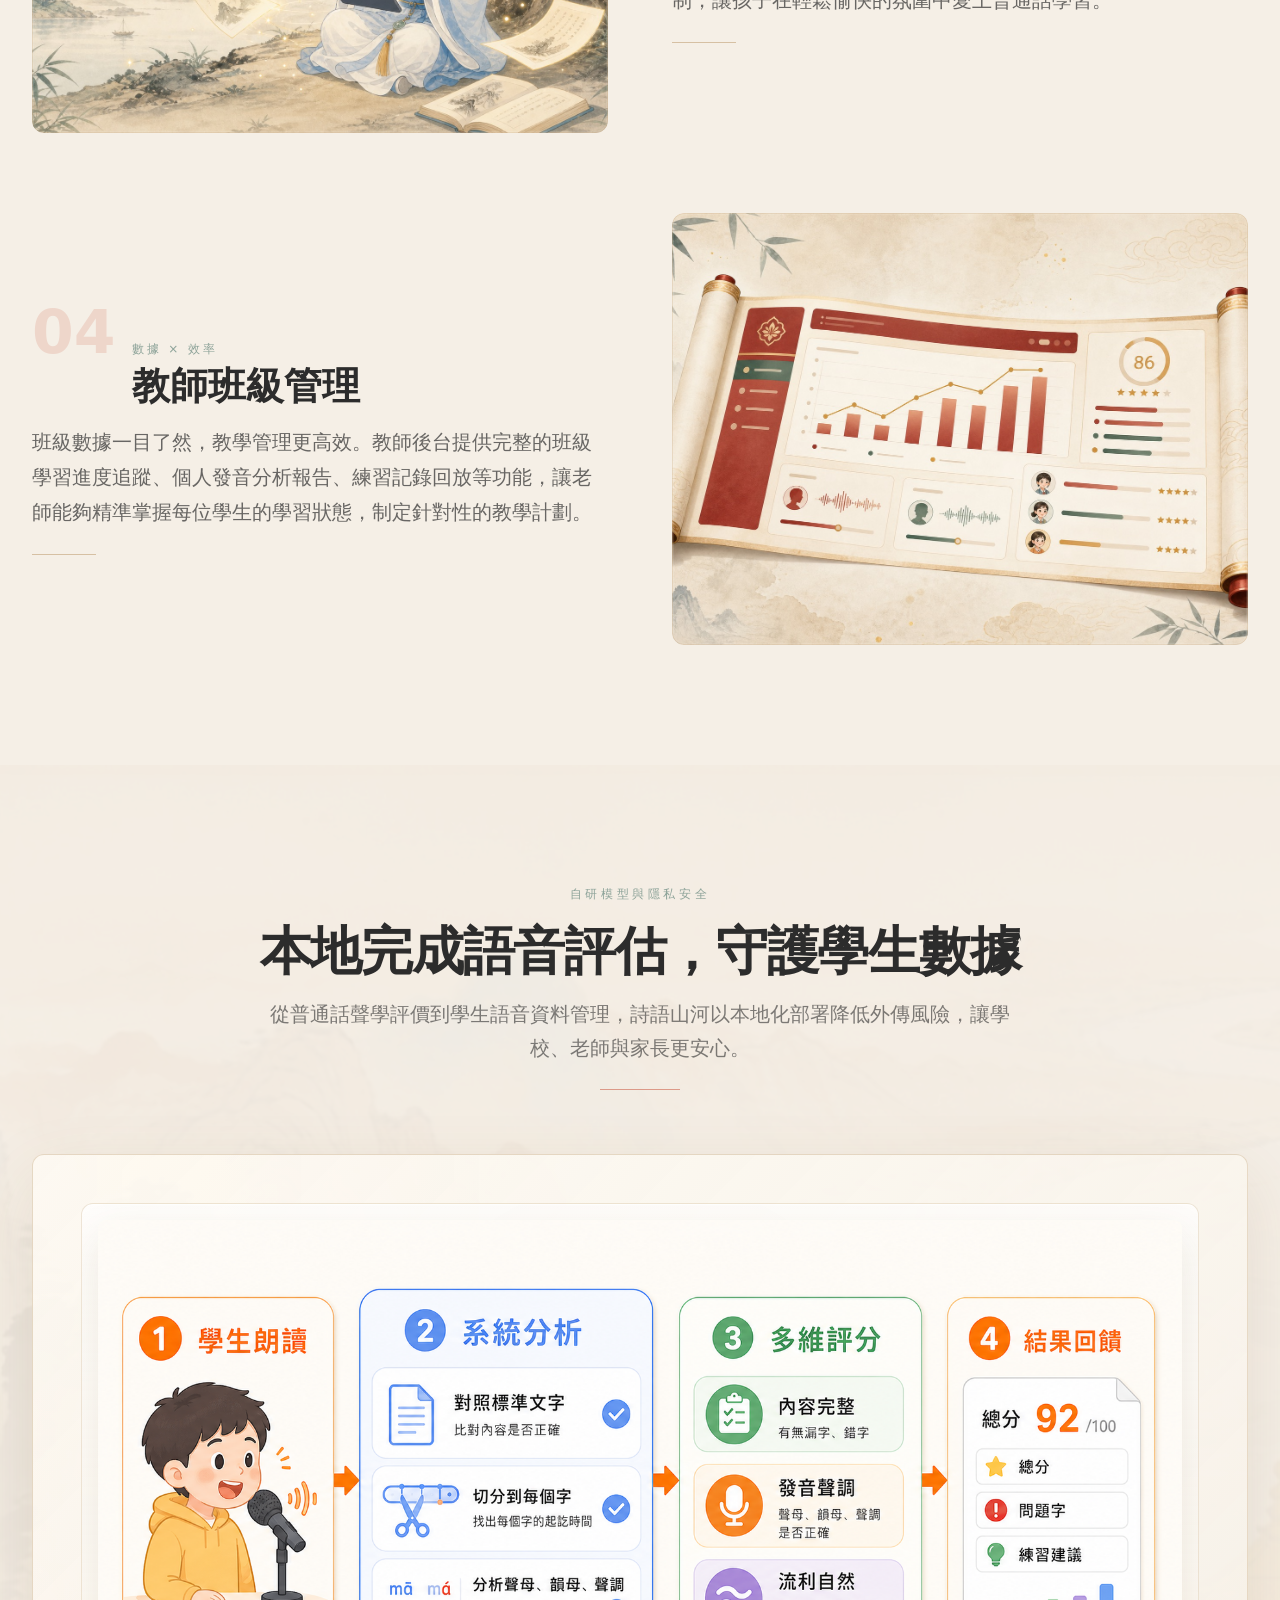
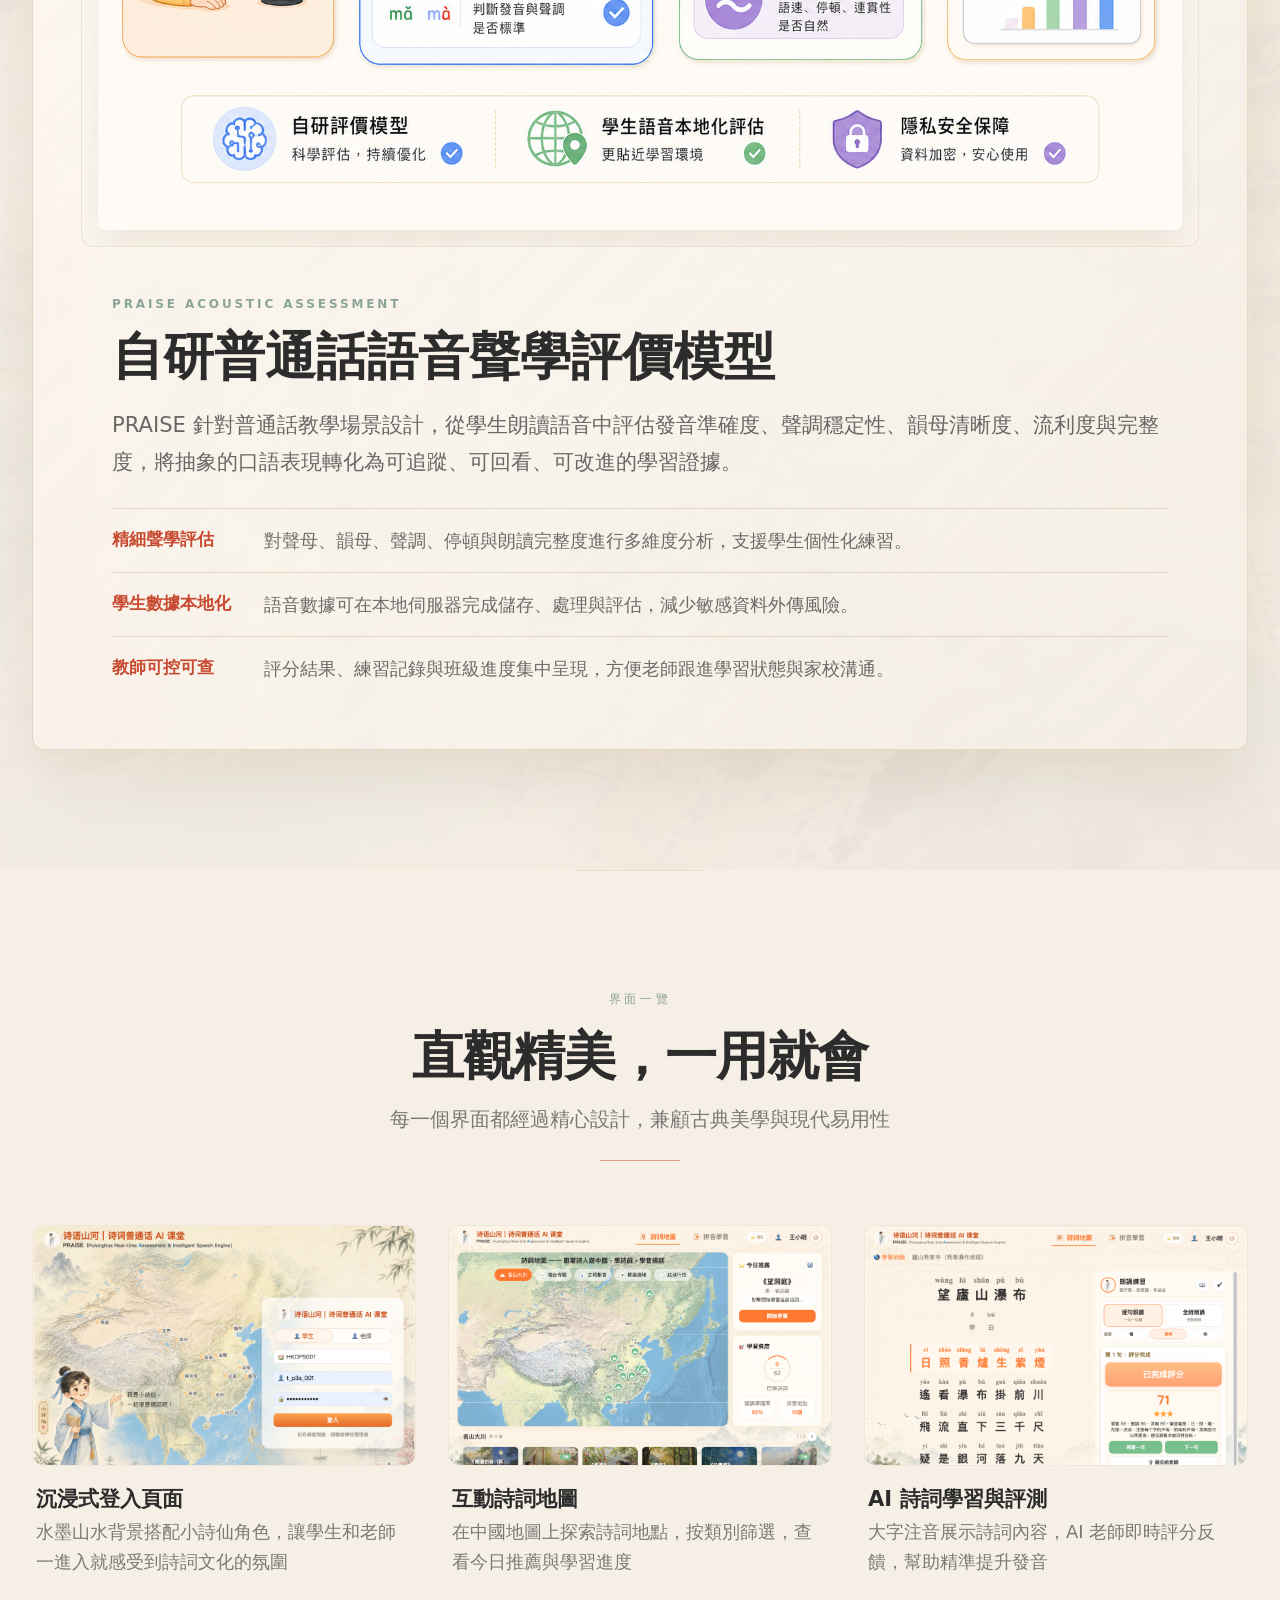
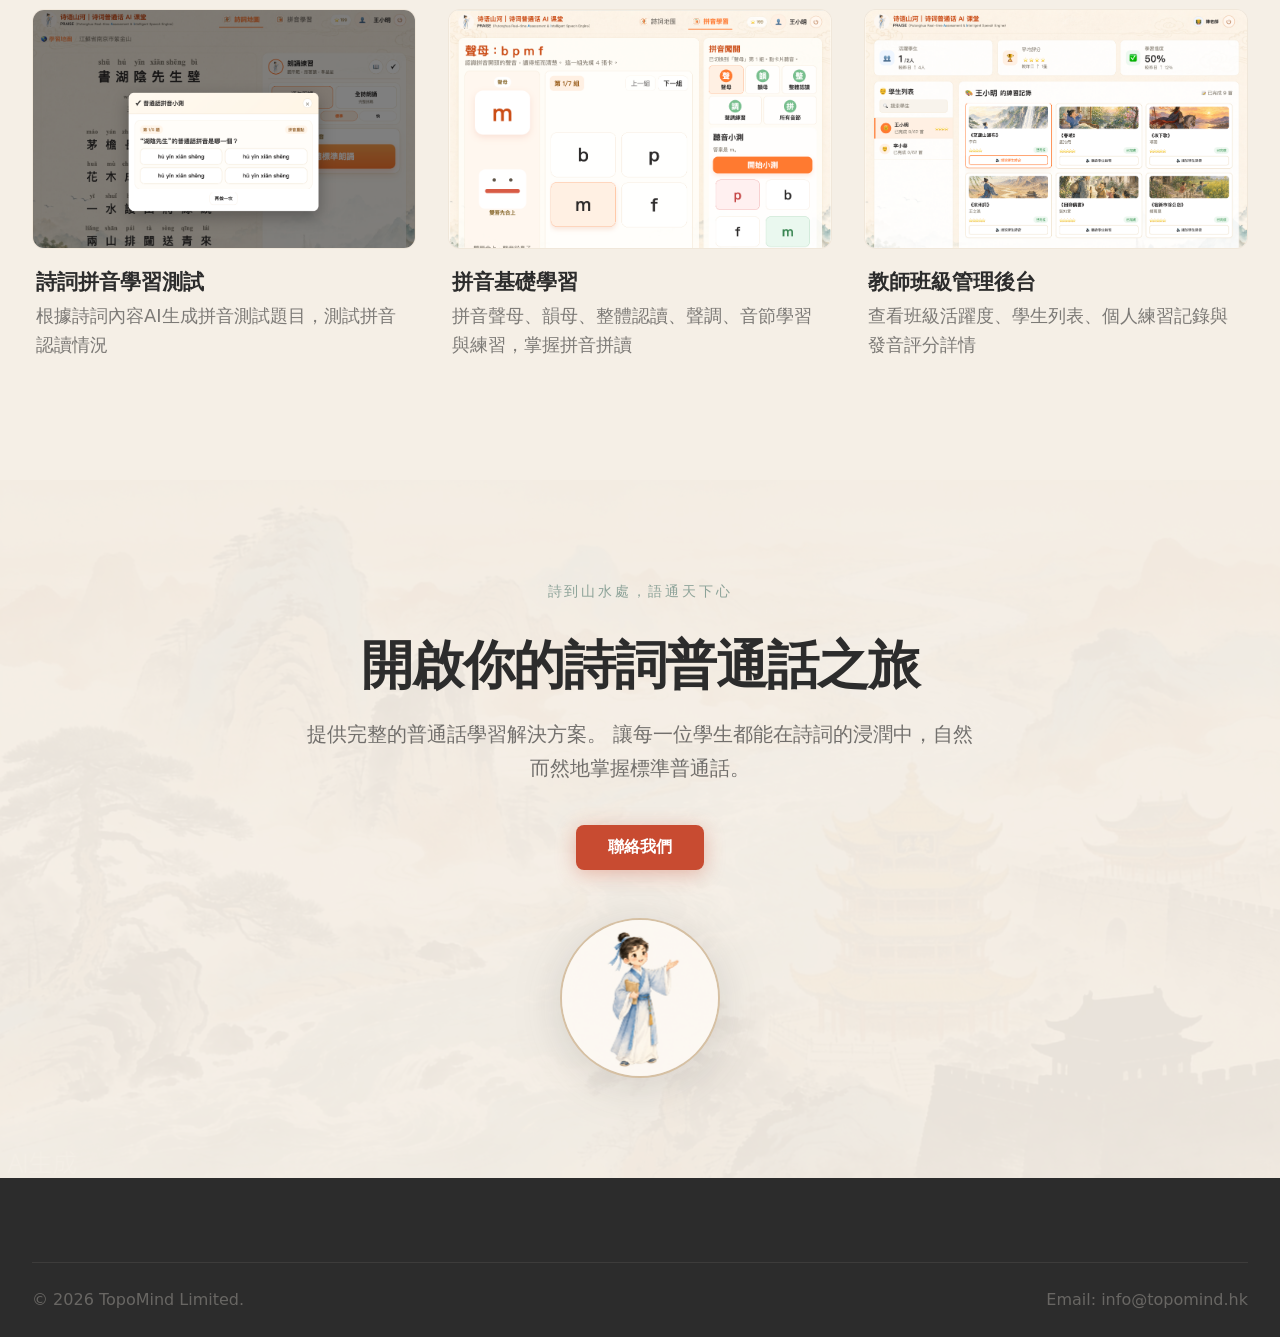
==== commit e64c4c23: "Refine homepage and product contact flows" ====
--- a/poemai.html
+++ b/poemai.html
@@ -29,7 +29,7 @@
           <button class="nav-link" data-scroll-to="hero">產品首頁</button>
           <button class="nav-link" data-scroll-to="features">平台特色</button>
           <button class="nav-link" data-scroll-to="showcase">詩詞地圖</button>
-          <a class="nav-link" href="mailto:info@topomind.hk?subject=PoemAI%20Product%20Inquiry">聯絡我們</a>
+          <button class="nav-link" type="button" data-product-chat-open>聯絡我們</button>
 
         </nav>
       </div>
@@ -54,7 +54,7 @@
               詩到山水處，語通天下心。跟著詩人遊中國，學詩詞，學普通話。
             </p>
             <p class="hero-tagline">
-              TopoMind 旗下 AI 普通話教育產品，結合詩詞地圖、自研語音聲學評價模型與學生語音數據本地化保護。
+              TopoMind 旗下AI普通話教育產品，由自研語音聲學評價模型PRAISE驅動。
             </p>
             <div class="hero-cta">
               <a class="btn-primary btn-primary-lg" href="https://praise.topomind.hk">進入系統</a>
@@ -362,13 +362,13 @@
 
           <h2 class="scroll-reveal section-title">開啟你的詩詞普通話之旅</h2>
 
-          <p class="scroll-reveal mt-5" style="color: rgba(44, 44, 44, 0.65); line-height: 1.625; max-width: 30rem; margin-left: auto; margin-right: auto;">
+          <p class="scroll-reveal cta-desc">
             提供完整的普通話學習解決方案。
             讓每一位學生都能在詩詞的浸潤中，自然而然地掌握標準普通話。
           </p>
 
           <div class="scroll-reveal cta-buttons">
-            <a class="btn-primary btn-primary-lg" href="mailto:info@topomind.hk?subject=PoemAI%20Product%20Inquiry">聯絡我們</a>
+            <button class="btn-primary btn-primary-lg" type="button" data-product-chat-open>聯絡我們</button>
           </div>
 
           <div class="scroll-reveal cta-xiaoshixian">
@@ -378,6 +378,38 @@
       </div>
     </section>
   </main>
+
+  <div class="product-chat-widget" data-product-chat-widget>
+    <section class="product-chat-panel" id="product-contact-chat" aria-label="詩語山河 AI 聯繫助手">
+      <header class="product-chat-header">
+        <span class="product-bot-avatar" aria-hidden="true"><span></span></span>
+        <div>
+          <strong>詩語山河 AI 聯繫助手</strong>
+          <p>可以問產品 試點合作 或聯繫方式</p>
+        </div>
+        <button class="product-chat-close" type="button" data-product-chat-close aria-label="關閉對話">×</button>
+      </header>
+
+      <div class="product-chat-messages" data-product-chat-messages></div>
+
+      <div class="product-quick-replies" aria-label="快速問題">
+        <button type="button" data-product-chat-prompt="product">產品介紹</button>
+        <button type="button" data-product-chat-prompt="pilot">學校試點</button>
+        <button type="button" data-product-chat-prompt="contact">聯繫方式</button>
+      </div>
+
+      <form class="product-chat-form" data-product-chat-form>
+        <label class="sr-only" for="product-chat-input">輸入問題</label>
+        <input id="product-chat-input" name="message" type="text" autocomplete="off" placeholder="輸入：產品、試點、聯繫方式..." />
+        <button type="submit">送出</button>
+      </form>
+    </section>
+
+    <button class="product-chat-launcher" type="button" data-product-chat-toggle aria-expanded="false" aria-controls="product-contact-chat">
+      <span class="product-bot-avatar" aria-hidden="true"><span></span></span>
+      <span>聯絡我們</span>
+    </button>
+  </div>
 
   <!-- ===== Footer ===== -->
   <footer id="footer" class="footer">
--- a/assets/css/poemai.css
+++ b/assets/css/poemai.css
@@ -469,7 +469,7 @@
 
 .section-title {
  
-  font-size: 1.875rem;
+  font-size: 2rem;
   font-weight: 700;
   letter-spacing: -0.025em;
   color: var(--color-ink);
@@ -477,20 +477,21 @@
 
 @media (min-width: 640px) {
   .section-title {
-    font-size: 2.25rem;
+    font-size: 2.45rem;
   }
 }
 
 @media (min-width: 1024px) {
   .section-title {
-    font-size: 3rem;
+    font-size: 3.25rem;
   }
 }
 
 .section-subtitle {
   margin-top: 1rem;
-  font-size: 1rem;
-  max-width: 36rem;
+  font-size: 1.28rem;
+  line-height: 1.62;
+  max-width: 48rem;
   margin-left: auto;
   margin-right: auto;
   color: rgba(44, 44, 44, 0.6);
@@ -666,20 +667,20 @@
 
 .feature-title {
  
-  font-size: 1.5rem;
+  font-size: 1.8rem;
   font-weight: 700;
   color: var(--color-ink);
 }
 
 @media (min-width: 1024px) {
   .feature-title {
-    font-size: 1.875rem;
+    font-size: 2.35rem;
   }
 }
 
 .feature-desc {
-  font-size: 1rem;
-  line-height: 1.625;
+  font-size: 1.28rem;
+  line-height: 1.72;
   margin-top: 1rem;
   color: rgba(44, 44, 44, 0.7);
 }
@@ -762,7 +763,7 @@
 .assessment-copy h3 {
   max-width: 46rem;
   color: var(--color-ink);
-  font-size: clamp(1.8rem, 4vw, 3rem);
+  font-size: clamp(2rem, 4vw, 3.25rem);
   font-weight: 800;
   letter-spacing: 0;
 }
@@ -770,8 +771,8 @@
 .assessment-copy p {
   margin-top: 1.25rem;
   color: rgba(44, 44, 44, 0.7);
-  font-size: 1.05rem;
-  line-height: 1.8;
+  font-size: 1.32rem;
+  line-height: 1.72;
 }
 
 .assessment-points {
@@ -791,12 +792,13 @@
 
 .assessment-points strong {
   color: var(--color-vermilion);
-  font-size: 1rem;
+  font-size: 1.08rem;
 }
 
 .assessment-points span {
   color: rgba(44, 44, 44, 0.68);
-  line-height: 1.7;
+  font-size: 1.12rem;
+  line-height: 1.65;
 }
 
 @media (max-width: 640px) {
@@ -907,16 +909,16 @@
 
 .showcase-item-title {
  
-  font-size: 1.125rem;
-  font-weight: 600;
+  font-size: 1.32rem;
+  font-weight: 700;
   color: var(--color-ink);
   margin-top: 1.25rem;
   padding: 0 0.25rem;
 }
 
 .showcase-item-desc {
-  font-size: 0.875rem;
-  line-height: 1.625;
+  font-size: 1.12rem;
+  line-height: 1.65;
   color: rgba(44, 44, 44, 0.6);
   margin-top: 0.375rem;
   padding: 0 0.25rem;
@@ -948,6 +950,14 @@
   margin-bottom: 2rem;
 }
 
+.cta-desc {
+  max-width: 42rem;
+  margin: 1.25rem auto 0;
+  color: rgba(44, 44, 44, 0.65);
+  font-size: 1.28rem;
+  line-height: 1.68;
+}
+
 .cta-buttons {
   margin-top: 2.5rem;
   display: flex;
@@ -971,6 +981,267 @@
 @media (min-width: 1024px) {
   .cta-xiaoshixian img {
     height: 10rem;
+  }
+}
+
+@media (max-width: 640px) {
+  .section-subtitle,
+  .feature-desc,
+  .assessment-copy p,
+  .cta-desc {
+    font-size: 1.16rem;
+    line-height: 1.68;
+  }
+
+  .assessment-points span,
+  .showcase-item-desc {
+    font-size: 1.02rem;
+    line-height: 1.62;
+  }
+
+  .feature-title {
+    font-size: 1.65rem;
+  }
+
+  .showcase-item-title {
+    font-size: 1.2rem;
+  }
+}
+
+/* ===== Product Contact Assistant ===== */
+.product-chat-widget {
+  position: fixed;
+  right: 24px;
+  bottom: 24px;
+  z-index: 80;
+  display: grid;
+  justify-items: end;
+  gap: 12px;
+}
+
+.product-chat-launcher {
+  display: inline-flex;
+  align-items: center;
+  gap: 10px;
+  min-height: 50px;
+  padding: 8px 14px 8px 8px;
+  border: 1px solid rgba(245, 239, 230, 0.28);
+  border-radius: 999px;
+  background: var(--color-ink);
+  color: #fff;
+  box-shadow: 0 18px 46px rgba(44, 44, 44, 0.24);
+  font-size: 0.96rem;
+  font-weight: 800;
+}
+
+.product-bot-avatar {
+  position: relative;
+  display: inline-grid;
+  place-items: center;
+  flex: 0 0 auto;
+  width: 34px;
+  height: 34px;
+  border: 1px solid rgba(214, 192, 163, 0.68);
+  border-radius: 50%;
+  background: rgba(245, 239, 230, 0.92);
+}
+
+.product-bot-avatar::before,
+.product-bot-avatar::after {
+  content: "";
+  position: absolute;
+  top: 13px;
+  width: 4px;
+  height: 4px;
+  border-radius: 50%;
+  background: var(--color-vermilion);
+}
+
+.product-bot-avatar::before {
+  left: 10px;
+}
+
+.product-bot-avatar::after {
+  right: 10px;
+}
+
+.product-bot-avatar span {
+  width: 14px;
+  height: 7px;
+  margin-top: 9px;
+  border: 1px solid rgba(200, 75, 49, 0.48);
+  border-top: 0;
+  border-radius: 0 0 10px 10px;
+}
+
+.product-chat-launcher .product-bot-avatar {
+  border-color: rgba(255, 255, 255, 0.2);
+  background: rgba(255, 255, 255, 0.12);
+}
+
+.product-chat-launcher .product-bot-avatar::before,
+.product-chat-launcher .product-bot-avatar::after {
+  background: #fff;
+}
+
+.product-chat-launcher .product-bot-avatar span {
+  border-color: rgba(255, 255, 255, 0.58);
+}
+
+.product-chat-panel {
+  display: none;
+  width: min(390px, calc(100vw - 32px));
+  overflow: hidden;
+  border: 1px solid rgba(214, 192, 163, 0.72);
+  border-radius: 0.75rem;
+  background: rgba(255, 252, 245, 0.98);
+  box-shadow: 0 24px 70px rgba(124, 87, 44, 0.2);
+}
+
+.product-chat-widget.open .product-chat-panel {
+  display: block;
+}
+
+.product-chat-widget.open .product-chat-launcher {
+  display: none;
+}
+
+.product-chat-header {
+  display: flex;
+  align-items: center;
+  gap: 12px;
+  padding: 16px;
+  border-bottom: 1px solid rgba(214, 192, 163, 0.5);
+}
+
+.product-chat-header strong {
+  display: block;
+  color: var(--color-ink);
+  line-height: 1.2;
+}
+
+.product-chat-header p {
+  margin-top: 2px;
+  color: rgba(44, 44, 44, 0.58);
+  font-size: 0.86rem;
+}
+
+.product-chat-close {
+  flex: 0 0 auto;
+  width: 32px;
+  height: 32px;
+  margin-left: auto;
+  border: 1px solid rgba(214, 192, 163, 0.58);
+  border-radius: 50%;
+  background: rgba(245, 239, 230, 0.7);
+  color: rgba(44, 44, 44, 0.64);
+  font-size: 1.25rem;
+  line-height: 1;
+}
+
+.product-chat-messages {
+  display: grid;
+  gap: 10px;
+  max-height: 340px;
+  overflow-y: auto;
+  padding: 16px;
+}
+
+.product-chat-bubble {
+  max-width: 92%;
+  margin: 0;
+  padding: 12px 14px;
+  border-radius: 0.5rem;
+  font-size: 0.94rem;
+  line-height: 1.62;
+}
+
+.product-chat-bubble.user {
+  justify-self: end;
+  background: var(--color-ink);
+  color: #fff;
+}
+
+.product-chat-bubble.assistant {
+  justify-self: start;
+  border: 1px solid rgba(214, 192, 163, 0.5);
+  background: rgba(245, 239, 230, 0.72);
+  color: rgba(44, 44, 44, 0.82);
+}
+
+.product-quick-replies {
+  display: flex;
+  flex-wrap: wrap;
+  gap: 8px;
+  padding: 0 16px 14px;
+}
+
+.product-quick-replies button {
+  min-height: 34px;
+  padding: 6px 11px;
+  border: 1px solid rgba(214, 192, 163, 0.78);
+  border-radius: 999px;
+  background: rgba(255, 252, 245, 0.86);
+  color: rgba(44, 44, 44, 0.68);
+  font-size: 0.88rem;
+  font-weight: 700;
+}
+
+.product-quick-replies button:hover {
+  color: var(--color-vermilion);
+  border-color: var(--color-vermilion);
+}
+
+.product-chat-form {
+  display: grid;
+  grid-template-columns: minmax(0, 1fr) auto;
+  gap: 8px;
+  padding: 14px;
+  border-top: 1px solid rgba(214, 192, 163, 0.5);
+  background: rgba(245, 239, 230, 0.72);
+}
+
+.product-chat-form input {
+  width: 100%;
+  min-height: 42px;
+  padding: 9px 11px;
+  border: 1px solid rgba(214, 192, 163, 0.72);
+  border-radius: 0.5rem;
+  background: rgba(255, 252, 245, 0.98);
+  color: var(--color-ink);
+}
+
+.product-chat-form input:focus {
+  border-color: var(--color-vermilion);
+  outline: 2px solid rgba(200, 75, 49, 0.14);
+}
+
+.product-chat-form button {
+  min-height: 42px;
+  padding: 9px 12px;
+  border-radius: 0.5rem;
+  background: var(--color-ink);
+  color: #fff;
+  font-weight: 800;
+}
+
+.sr-only {
+  position: absolute;
+  width: 1px;
+  height: 1px;
+  overflow: hidden;
+  clip: rect(0, 0, 0, 0);
+  white-space: nowrap;
+}
+
+@media (max-width: 640px) {
+  .product-chat-widget {
+    right: 12px;
+    bottom: 12px;
+  }
+
+  .product-chat-launcher span:last-child {
+    display: none;
   }
 }
 
